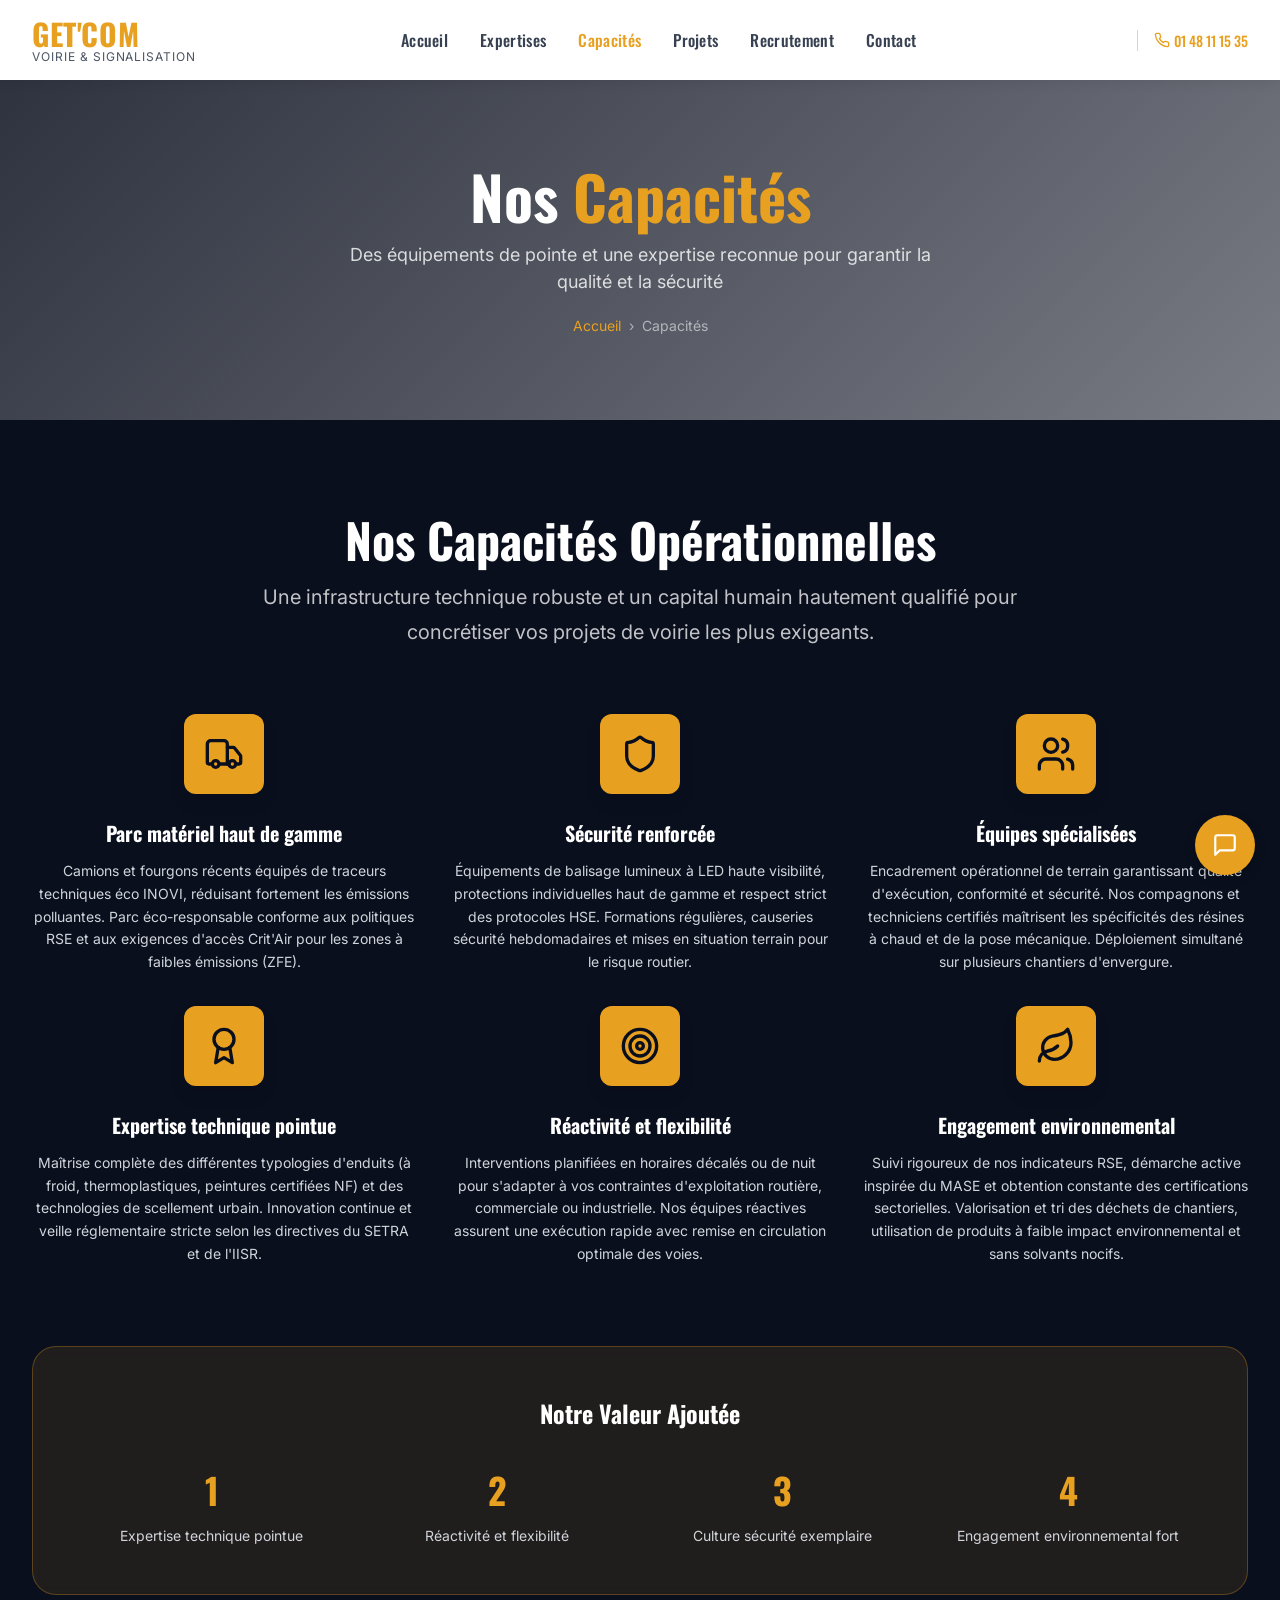
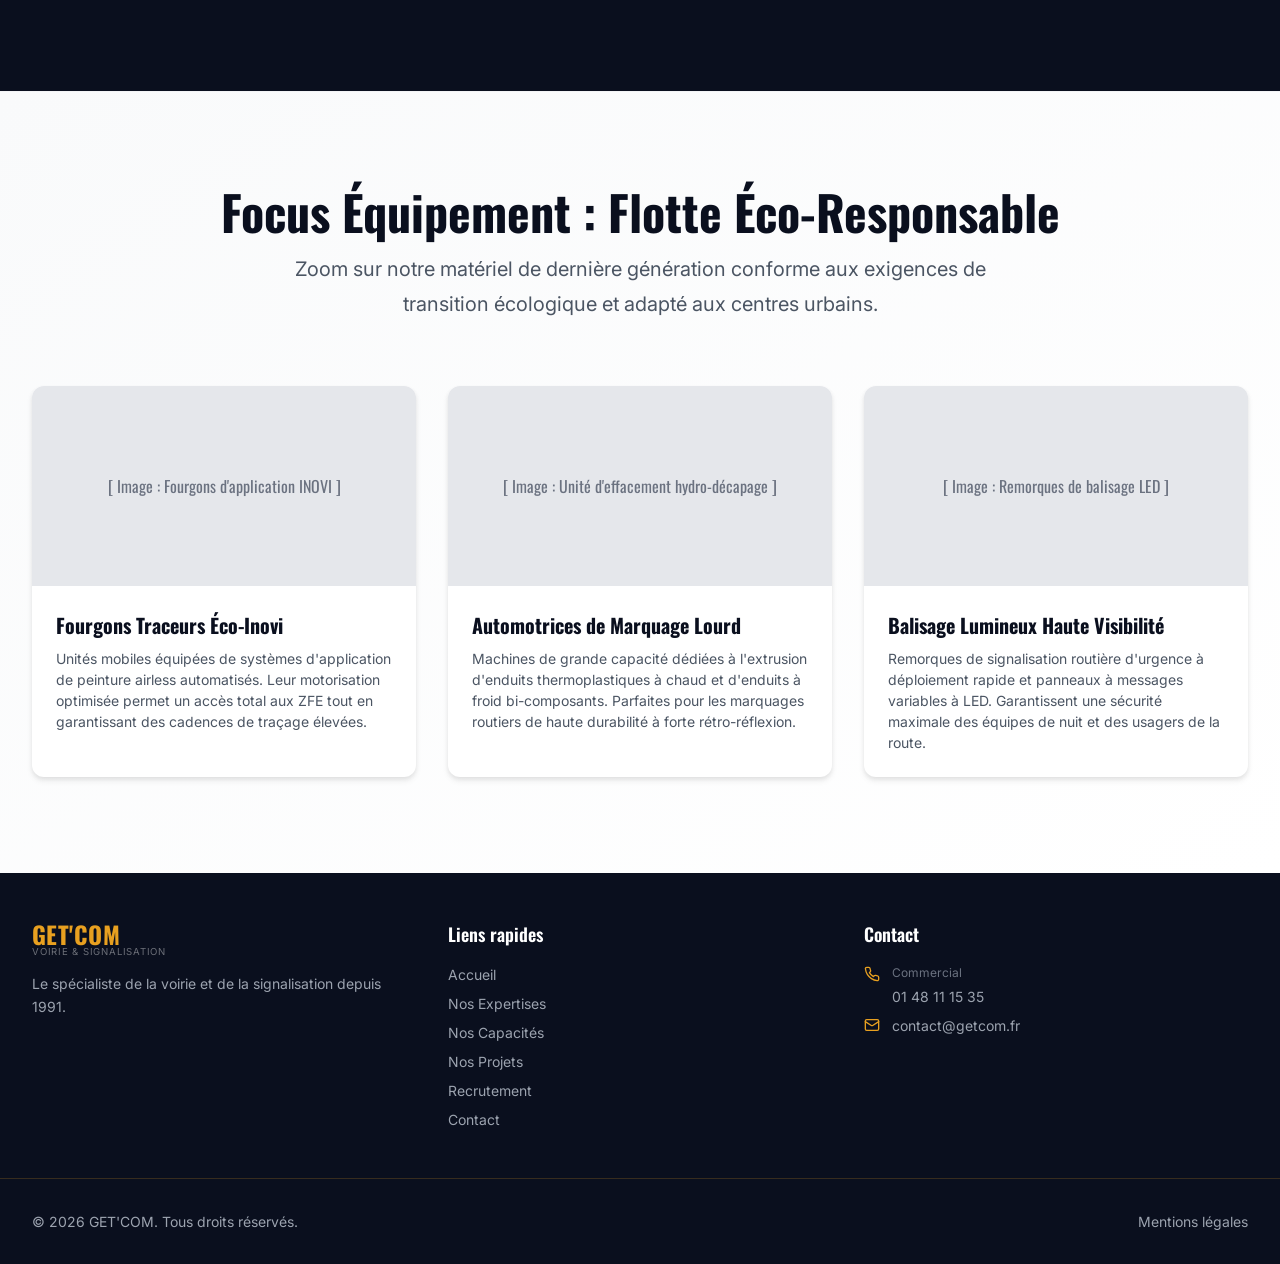
==== capacites.html @ 91e52019 "Premier commit" ====
<!DOCTYPE html>
<html lang="fr">
<head>
  <meta charset="UTF-8" />
  <meta name="viewport" content="width=device-width, initial-scale=1.0" />
  <title>Nos Capacités – GET'COM</title>
  <meta name="description" content="Découvrez les capacités opérationnelles de GET'COM : matériel haut de gamme, équipes spécialisées, réactivité 24/7." />
  <link rel="preconnect" href="https://fonts.googleapis.com" />
  <link rel="preconnect" href="https://fonts.gstatic.com" crossorigin />
  <link href="https://fonts.googleapis.com/css2?family=Oswald:wght@300;400;500;600;700&family=Inter:wght@300;400;500;600&display=swap" rel="stylesheet" />
  <link rel="stylesheet" href="assets/css/style.css" />
</head>
<body>

  <!-- ========== NAVIGATION ========== -->
  <nav class="navbar" id="navbar">
    <div class="container nav-inner">
      <a href="index.html" class="logo">
        <span class="logo-main">GET'COM</span>
        <span class="logo-sub">Voirie &amp; Signalisation</span>
      </a>
      <ul class="nav-links" id="navLinks">
        <li><a href="index.html"        class="nav-link">Accueil</a></li>
        <li><a href="expertises.html"   class="nav-link">Expertises</a></li>
        <li><a href="capacites.html"    class="nav-link active">Capacités</a></li>
        <li><a href="projets.html"      class="nav-link">Projets</a></li>
        <li><a href="recrutement.html" class="nav-link">Recrutement</a></li>
        <li><a href="contact.html"      class="nav-link">Contact</a></li>
      </ul>
      <a href="tel:+33148111535" class="nav-tel">
        <svg xmlns="http://www.w3.org/2000/svg" width="16" height="16" viewBox="0 0 24 24" fill="none" stroke="currentColor" stroke-width="2" stroke-linecap="round" stroke-linejoin="round"><path d="M22 16.92v3a2 2 0 0 1-2.18 2 19.79 19.79 0 0 1-8.63-3.07 19.5 19.5 0 0 1-6-6 19.79 19.79 0 0 1-3.07-8.67A2 2 0 0 1 4.11 2h3a2 2 0 0 1 2 1.72 12.84 12.84 0 0 0 .7 2.81 2 2 0 0 1-.45 2.11L8.09 9.91a16 16 0 0 0 6 6l1.27-1.27a2 2 0 0 1 2.11-.45 12.84 12.84 0 0 0 2.81.7A2 2 0 0 1 22 16.92z"></path></svg>
        01 48 11 15 35
      </a>
      <button class="burger" id="burger" aria-label="Menu" aria-expanded="false">
        <span></span><span></span><span></span>
      </button>
    </div>
  </nav>

  <!-- ========== PAGE HERO ========== -->
  <section class="page-hero">
    <div class="page-hero-bg" style="background-image:url('https://images.pexels.com/photos/210182/pexels-photo-210182.jpeg?auto=compress&cs=tinysrgb&w=1920')"></div>
    <div class="page-hero-overlay"></div>
    <div class="container page-hero-content">
      <h1>Nos <span class="gold">Capacités</span></h1>
      <p>Des équipements de pointe et une expertise reconnue pour garantir la qualité et la sécurité</p>
      <nav class="breadcrumb" aria-label="Fil d'Ariane">
        <a href="index.html">Accueil</a>
        <span>›</span>
        <span>Capacités</span>
      </nav>
    </div>
  </section>

  <!-- ========== CAPACITÉS ========== -->
  <section class="section-dark">
    <div class="container">
      <div class="section-header centered">
        <h2 class="text-white">Nos Capacités Opérationnelles</h2>
        <p class="section-desc light">Une infrastructure technique robuste et un capital humain hautement qualifié pour concrétiser vos projets de voirie les plus exigeants.</p>
      </div>

      <div class="capa-grid">
        <div class="capa-item">
          <div class="capa-icon">
            <svg xmlns="http://www.w3.org/2000/svg" width="40" height="40" viewBox="0 0 24 24" fill="none" stroke="currentColor" stroke-width="2" stroke-linecap="round" stroke-linejoin="round"><path d="M14 18V6a2 2 0 0 0-2-2H4a2 2 0 0 0-2 2v11a1 1 0 0 0 1 1h2"/><path d="M15 18H9"/><path d="M19 18h2a1 1 0 0 0 1-1v-3.65a1 1 0 0 0-.22-.624l-3.48-4.35A1 1 0 0 0 17.52 8H14"/><circle cx="17" cy="18" r="2"/><circle cx="7" cy="18" r="2"/></svg>
          </div>
          <h3>Parc matériel haut de gamme</h3>
          <p>Camions et fourgons récents équipés de traceurs techniques éco INOVI, réduisant fortement les émissions polluantes. Parc éco-responsable conforme aux politiques RSE et aux exigences d'accès Crit'Air pour les zones à faibles émissions (ZFE).</p>
        </div>

        <div class="capa-item">
          <div class="capa-icon">
            <svg xmlns="http://www.w3.org/2000/svg" width="40" height="40" viewBox="0 0 24 24" fill="none" stroke="currentColor" stroke-width="2" stroke-linecap="round" stroke-linejoin="round"><path d="M20 13c0 5-3.5 7.5-7.66 8.95a1 1 0 0 1-.67-.01C7.5 20.5 4 18 4 13V6a1 1 0 0 1 1-1c2 0 4.5-1.2 6.24-2.72a1.17 1.17 0 0 1 1.52 0C14.51 3.81 17 5 19 5a1 1 0 0 1 1 1z"/></svg>
          </div>
          <h3>Sécurité renforcée</h3>
          <p>Équipements de balisage lumineux à LED haute visibilité, protections individuelles haut de gamme et respect strict des protocoles HSE. Formations régulières, causeries sécurité hebdomadaires et mises en situation terrain pour le risque routier.</p>
        </div>

        <div class="capa-item">
          <div class="capa-icon">
            <svg xmlns="http://www.w3.org/2000/svg" width="40" height="40" viewBox="0 0 24 24" fill="none" stroke="currentColor" stroke-width="2" stroke-linecap="round" stroke-linejoin="round"><path d="M16 21v-2a4 4 0 0 0-4-4H6a4 4 0 0 0-4 4v2"/><circle cx="9" cy="7" r="4"/><path d="M22 21v-2a4 4 0 0 0-3-3.87"/><path d="M16 3.13a4 4 0 0 1 0 7.75"/></svg>
          </div>
          <h3>Équipes spécialisées</h3>
          <p>Encadrement opérationnel de terrain garantissant qualité d'exécution, conformité et sécurité. Nos compagnons et techniciens certifiés maîtrisent les spécificités des résines à chaud et de la pose mécanique. Déploiement simultané sur plusieurs chantiers d'envergure.</p>
        </div>

        <div class="capa-item">
          <div class="capa-icon">
            <svg xmlns="http://www.w3.org/2000/svg" width="40" height="40" viewBox="0 0 24 24" fill="none" stroke="currentColor" stroke-width="2" stroke-linecap="round" stroke-linejoin="round"><circle cx="12" cy="8" r="6"/><path d="M15.477 12.89 17 22l-5-3-5 3 1.523-9.11"/></svg>
          </div>
          <h3>Expertise technique pointue</h3>
          <p>Maîtrise complète des différentes typologies d'enduits (à froid, thermoplastiques, peintures certifiées NF) et des technologies de scellement urbain. Innovation continue et veille réglementaire stricte selon les directives du SETRA et de l'IISR.</p>
        </div>

        <div class="capa-item">
          <div class="capa-icon">
            <svg xmlns="http://www.w3.org/2000/svg" width="40" height="40" viewBox="0 0 24 24" fill="none" stroke="currentColor" stroke-width="2" stroke-linecap="round" stroke-linejoin="round"><circle cx="12" cy="12" r="10"/><circle cx="12" cy="12" r="6"/><circle cx="12" cy="12" r="2"/></svg>
          </div>
          <h3>Réactivité et flexibilité</h3>
          <p>Interventions planifiées en horaires décalés ou de nuit pour s'adapter à vos contraintes d'exploitation routière, commerciale ou industrielle. Nos équipes réactives assurent une exécution rapide avec remise en circulation optimale des voies.</p>
        </div>

        <div class="capa-item">
          <div class="capa-icon">
            <svg xmlns="http://www.w3.org/2000/svg" width="40" height="40" viewBox="0 0 24 24" fill="none" stroke="currentColor" stroke-width="2" stroke-linecap="round" stroke-linejoin="round"><path d="M11 20A7 7 0 0 1 9.8 6.1C15.5 5 17 4.48 19 2c1 2 2 4.18 2 8 0 5.5-4.78 10-10 10Z"/><path d="M2 21c0-3 1.85-5.36 5.08-6C9.5 14.52 12 13 13 12"/></svg>
          </div>
          <h3>Engagement environnemental</h3>
          <p>Suivi rigoureux de nos indicateurs RSE, démarche active inspirée du MASE et obtention constante des certifications sectorielles. Valorisation et tri des déchets de chantiers, utilisation de produits à faible impact environnemental et sans solvants nocifs.</p>
        </div>
      </div>

      <div class="valeur-box">
        <h3>Notre Valeur Ajoutée</h3>
        <div class="valeur-grid">
          <div class="valeur-item"><span class="valeur-num">1</span><span>Expertise technique pointue</span></div>
          <div class="valeur-item"><span class="valeur-num">2</span><span>Réactivité et flexibilité</span></div>
          <div class="valeur-item"><span class="valeur-num">3</span><span>Culture sécurité exemplaire</span></div>
          <div class="valeur-item"><span class="valeur-num">4</span><span>Engagement environnemental fort</span></div>
        </div>
      </div>
    </div>
  </section>

  <!-- ========================================================
      NOUVELLE SECTION : NOTRE FLOTTE DE VÉHICULES ECO INOVI
      ======================================================== -->
  <section class="section-light" style="border-top: 1px solid var(--gray-100);">
    <div class="container">
      <div class="section-header centered">
        <h2>Focus Équipement : Flotte Éco-Responsable</h2>
        <p class="section-desc">Zoom sur notre matériel de dernière génération conforme aux exigences de transition écologique et adapté aux centres urbains.</p>
      </div>
      
      <div style="display: grid; grid-template-columns: repeat(auto-fit, minmax(300px, 1fr)); gap: 2rem; margin-top: 3rem;">
        <!-- Véhicule 1 -->
        <div style="background: var(--white); border-radius: var(--radius); overflow: hidden; box-shadow: var(--shadow-md);">
          <div style="background: #e5e7eb; height: 200px; display: flex; align-items: center; justify-content: center; color: var(--gray-500); font-family: var(--font-main);">[ Image : Fourgons d'application INOVI ]</div>
          <div style="padding: 1.5rem;">
            <h4 style="font-family: var(--font-main); color: var(--navy); font-size: 1.25rem; margin-bottom: 0.5rem;">Fourgons Traceurs Éco-Inovi</h4>
            <p style="font-size: 0.875rem; color: var(--gray-600);">Unités mobiles équipées de systèmes d'application de peinture airless automatisés. Leur motorisation optimisée permet un accès total aux ZFE tout en garantissant des cadences de traçage élevées.</p>
          </div>
        </div>
        <!-- Véhicule 2 -->
        <div style="background: var(--white); border-radius: var(--radius); overflow: hidden; box-shadow: var(--shadow-md);">
          <div style="background: #e5e7eb; height: 200px; display: flex; align-items: center; justify-content: center; color: var(--gray-500); font-family: var(--font-main);">[ Image : Unité d'effacement hydro-décapage ]</div>
          <div style="padding: 1.5rem;">
            <h4 style="font-family: var(--font-main); color: var(--navy); font-size: 1.25rem; margin-bottom: 0.5rem;">Automotrices de Marquage Lourd</h4>
            <p style="font-size: 0.875rem; color: var(--gray-600);">Machines de grande capacité dédiées à l'extrusion d'enduits thermoplastiques à chaud et d'enduits à froid bi-composants. Parfaites pour les marquages routiers de haute durabilité à forte rétro-réflexion.</p>
          </div>
        </div>
        <!-- Véhicule 3 -->
        <div style="background: var(--white); border-radius: var(--radius); overflow: hidden; box-shadow: var(--shadow-md);">
          <div style="background: #e5e7eb; height: 200px; display: flex; align-items: center; justify-content: center; color: var(--gray-500); font-family: var(--font-main);">[ Image : Remorques de balisage LED ]</div>
          <div style="padding: 1.5rem;">
            <h4 style="font-family: var(--font-main); color: var(--navy); font-size: 1.25rem; margin-bottom: 0.5rem;">Balisage Lumineux Haute Visibilité</h4>
            <p style="font-size: 0.875rem; color: var(--gray-600);">Remorques de signalisation routière d'urgence à déploiement rapide et panneaux à messages variables à LED. Garantissent une sécurité maximale des équipes de nuit et des usagers de la route.</p>
          </div>
        </div>
      </div>
    </div>
  </section>

  <div id="chat-button" onclick="toggleChat()" style="position: fixed; bottom: 25px; right: 25px; background: var(--gold, #E8A020); color: #fff; width: 60px; height: 60px; border-radius: 50%; display: flex; align-items: center; justify-content: center; cursor: pointer; box-shadow: 0 4px 12px rgba(0,0,0,0.2); z-index: 9999; transition: transform 0.2s;">
  <svg xmlns="http://www.w3.org/2000/svg" width="26" height="26" viewBox="0 0 24 24" fill="none" stroke="currentColor" stroke-width="2" stroke-linecap="round" stroke-linejoin="round"><path d="M21 15a2 2 0 0 1-2 2H7l-4 4V5a2 2 0 0 1 2-2h14a2 2 0 0 1 2 2z"></path></svg>
</div>

<div id="chat-box" style="display: none; position: fixed; bottom: 95px; right: 25px; width: 340px; height: 460px; background: #fff; border-radius: 12px; box-shadow: 0 8px 24px rgba(0,0,0,0.15); flex-direction: column; overflow: hidden; z-index: 9999; font-family: 'Inter', sans-serif; border: 1px solid rgba(0,0,0,0.1);">
  <div style="background: var(--navy, #0A0F1E); color: #fff; padding: 15px; display: flex; justify-content: space-between; align-items: center; font-weight: 600; letter-spacing: 0.5px;">
    <span>Assistant GET'COM</span>
    <span onclick="toggleChat()" style="cursor: pointer; font-size: 20px; line-height: 1; padding: 0 5px;">&times;</span>
  </div>
  
  <div id="chat-body" style="padding: 15px; overflow-y: auto; flex-grow: 1; display: flex; flex-direction: column; gap: 10px; background: #f9fafb;">
  </div>

  <div style="padding: 10px; background: #fff; border-top: 1px solid #eee; display: flex; gap: 8px;">
    <input type="text" id="chat-input" onkeypress="handleKeyPress(event)" placeholder="Posez votre question ici..." style="flex-grow: 1; padding: 8px 12px; border: 1px solid #ccc; border-radius: 20px; font-size: 0.85rem; outline: none; font-family: 'Inter', sans-serif;">
    <button onclick="handleSend()" style="background: var(--navy, #0A0F1E); color: #fff; border: none; padding: 8px 14px; border-radius: 20px; cursor: pointer; font-size: 0.85rem; font-weight: 500;">Ok</button>
  </div>
</div>

  <!-- ========== FOOTER ========== -->
  <footer class="footer">
    <div class="container footer-inner">
      <div class="footer-col">
        <div class="logo">
          <span class="logo-main">GET'COM</span>
          <span class="logo-sub">Voirie &amp; Signalisation</span>
        </div>
        <p>Le spécialiste de la voirie et de la signalisation depuis 1991.</p>
      </div>
      <div class="footer-col">
        <h4>Liens rapides</h4>
        <ul>
          <li><a href="index.html">Accueil</a></li>
          <li><a href="expertises.html">Nos Expertises</a></li>
          <li><a href="capacites.html">Nos Capacités</a></li>
          <li><a href="projets.html">Nos Projets</a></li>
          <li><a href="recrutement.html">Recrutement</a></li>
          <li><a href="contact.html">Contact</a></li>
        </ul>
      </div>
      <div class="footer-col">
        <h4>Contact</h4>
        <ul class="footer-contact">
          <li>
            <svg xmlns="http://www.w3.org/2000/svg" width="16" height="16" viewBox="0 0 24 24" fill="none" stroke="currentColor" stroke-width="2" stroke-linecap="round" stroke-linejoin="round"><path d="M22 16.92v3a2 2 0 0 1-2.18 2 19.79 19.79 0 0 1-8.63-3.07 19.5 19.5 0 0 1-6-6 19.79 19.79 0 0 1-3.07-8.67A2 2 0 0 1 4.11 2h3a2 2 0 0 1 2 1.72 12.84 12.84 0 0 0 .7 2.81 2 2 0 0 1-.45 2.11L8.09 9.91a16 16 0 0 0 6 6l1.27-1.27a2 2 0 0 1 2.11-.45 12.84 12.84 0 0 0 2.81.7A2 2 0 0 1 22 16.92z"/></svg>
            <div><span class="footer-label">Commercial</span><a href="tel:+33148111535">01 48 11 15 35</a></div>
          </li>
          <li>
            <svg xmlns="http://www.w3.org/2000/svg" width="16" height="16" viewBox="0 0 24 24" fill="none" stroke="currentColor" stroke-width="2" stroke-linecap="round" stroke-linejoin="round"><rect width="20" height="16" x="2" y="4" rx="2"/><path d="m22 7-8.97 5.7a1.94 1.94 0 0 1-2.06 0L2 7"/></svg>
            <a href="mailto:contact@getcom.fr">contact@getcom.fr</a>
          </li>
        </ul>
      </div>
    </div>
    <div class="footer-bottom">
      <div class="container footer-bottom-inner">
        <p>© 2026 GET'COM. Tous droits réservés.</p>
        <a href="#" class="footer-legal">Mentions légales</a>
      </div>
    </div>
  </footer>

  <script src="assets/js/script.js"></script>
</body>
</html>
---- assets/css/style.css ----
/* ============================================
   GET'COM — style.css
   ============================================ */

/* ── VARIABLES ── */
:root {
  --gold:       #E8A020;
  --gold-light: #F0B030;
  --gold-dark:  #C88010;
  --navy:       #0A0F1E;
  --white:      #ffffff;
  --gray-50:    #F9FAFB;
  --gray-100:   #F3F4F6;
  --gray-300:   #D1D5DB;
  --gray-400:   #9CA3AF;
  --gray-500:   #6B7280;
  --gray-600:   #4B5563;
  --gray-700:   #374151;
  --font-main:  'Oswald', sans-serif;
  --font-body:  'Inter', sans-serif;
  --nav-h:      80px;
  --radius:     12px;
  --shadow-sm:  0 1px 3px rgba(0,0,0,.1), 0 1px 2px rgba(0,0,0,.06);
  --shadow-md:  0 4px 6px rgba(0,0,0,.07), 0 2px 4px rgba(0,0,0,.06);
  --shadow-lg:  0 10px 15px rgba(0,0,0,.1), 0 4px 6px rgba(0,0,0,.05);
  --shadow-2xl: 0 25px 50px rgba(0,0,0,.25);
  --transition: .3s ease;
}

/* ── RESET & BASE ── */
*, *::before, *::after { box-sizing: border-box; margin: 0; padding: 0; }
html { scroll-behavior: smooth; }
body {
  font-family: var(--font-body);
  color: var(--gray-700);
  background: var(--white);
  line-height: 1.5;
  overflow-x: hidden;
  -webkit-font-smoothing: antialiased;
}
img { max-width: 100%; display: block; }
a   { text-decoration: none; color: inherit; }
ul  { list-style: none; }

/* ── CONTAINER ── */
.container {
  max-width: 80rem;
  margin-left: auto;
  margin-right: auto;
  padding-left: 2rem;
  padding-right: 2rem;
}

/* ── UTILITAIRES ── */
.gold        { color: var(--gold); }
.text-white  { color: var(--white); }
.text-center { text-align: center; }

.gold-bar {
  width: 6rem; height: .25rem;
  background: var(--gold);
  border-radius: 9999px;
  margin: .5rem auto 0;
}

.placeholder-image {
  background-color: var(--gray-100);
  border: 2px dashed var(--gray-300);
  border-radius: var(--radius);
  display: flex;
  align-items: center;
  justify-content: center;
  color: var(--gray-400);
  font-family: var(--font-main);
  text-align: center;
  padding: 2rem;
}

/* ── BOUTONS ── */
.btn {
  display: inline-flex;
  align-items: center;
  gap: .5rem;
  padding: 1rem 2rem;
  border-radius: .5rem;
  font-family: var(--font-main);
  font-size: 1.125rem;
  font-weight: 600;
  cursor: pointer;
  border: 2px solid transparent;
  transition: transform .15s ease, background .15s ease,
              color .15s ease, box-shadow .15s ease;
  text-decoration: none;
  letter-spacing: .02em;
}
.btn-gold {
  background: var(--gold);
  color: var(--navy);
  border-color: var(--gold);
  box-shadow: 0 20px 25px rgba(0,0,0,.15), 0 10px 10px rgba(0,0,0,.04);
}
.btn-gold:hover {
  background: var(--gold-light);
  transform: scale(1.05);
  box-shadow: 0 25px 50px rgba(0,0,0,.25);
}
.btn-outline {
  background: transparent;
  border: 2px solid var(--gold);
  color: var(--navy);
}
.btn-outline:hover,
.btn-outline.active {
  background: var(--gold);
  color: var(--white);
}
.btn-full { width: 100%; justify-content: center; }

/* ── SECTIONS ── */
.section-light {
  padding-top: 6rem;
  padding-bottom: 6rem;
  background: linear-gradient(to bottom right, var(--gray-50), var(--white));
  position: relative;
  z-index: 20;
}
.section-dark {
  padding-top: 6rem;
  padding-bottom: 6rem;
  background: var(--navy);
  position: relative;
  overflow: hidden;
}
.section-dark::before {
  content: ''; position: absolute; inset: 0;
  background: url('https://images.pexels.com/photos/210182/pexels-photo-210182.jpeg?auto=compress&cs=tinysrgb&w=1920') center/cover;
  opacity: .05; z-index: 0;
}
.section-dark .container { position: relative; z-index: 10; }

.section-header { margin-bottom: 4rem; }
.section-header.centered { text-align: center; }

.section-header h2 {
  font-family: var(--font-main);
  font-size: 2.25rem;
  font-weight: 700;
  color: var(--navy);
  margin-bottom: 1rem;
  line-height: 1;
}
@media (min-width: 768px) {
  .section-header h2 { font-size: 3rem; }
}
.section-header h2.text-white { color: var(--white); }

.section-desc {
  font-size: 1.25rem;
  color: var(--gray-600);
  max-width: 48rem;
  margin-left: auto;
  margin-right: auto;
  line-height: 1.75;
}
.section-desc.light { color: rgba(255,255,255,.75); }

/* ── ANIMATIONS ── */
@keyframes fadeInUp {
  from { opacity:0; transform:translateY(2rem); }
  to   { opacity:1; transform:translateY(0); }
}
@keyframes bounce {
  0%,100% { transform:translateX(-50%) translateY(0); }
  50%      { transform:translateX(-50%) translateY(.625rem); }
}
@keyframes scrollLeft {
  from { transform:translateX(0); }
  to   { transform:translateX(-50%); }
}

/* ============================================
   NAVBAR — toutes les pages
   ============================================ */
.navbar {
  position: fixed;
  top: 0; left: 0; right: 0;
  height: 5rem;
  background: rgba(255,255,255,.95);
  backdrop-filter: blur(4px);
  box-shadow: 0 4px 6px rgba(0,0,0,.07), 0 2px 4px rgba(0,0,0,.06);
  z-index: 50;
}
.nav-inner {
  display: flex;
  align-items: center;
  justify-content: space-between;
  height: 100%;
  max-width: 80rem;
  margin-left: auto;
  margin-right: auto;
  padding-left: 2rem;
  padding-right: 2rem;
}
.logo {
  display: flex;
  flex-direction: column;
  line-height: 1.1;
  text-decoration: none;
}
.logo-main {
  font-family: var(--font-main);
  font-size: 1.875rem;
  font-weight: 700;
  color: var(--gold);
  letter-spacing: .02em;
}
.logo-sub {
  font-size: .75rem;
  color: var(--gray-600);
  text-transform: uppercase;
  letter-spacing: .08em;
}
.nav-links {
  display: flex;
  align-items: center;
  gap: 2rem;
  list-style: none;
}
.nav-link {
  font-family: var(--font-main);
  font-size: 1rem;
  font-weight: 500;
  color: var(--gray-700);
  transition: color var(--transition);
  background: none; border: none; cursor: pointer;
  letter-spacing: .02em;
  text-decoration: none;
}
.nav-link:hover     { color: var(--gold); }
.nav-link.active    { color: var(--gold) !important; }
.nav-tel {
  display: flex;
  align-items: center;
  gap: .25rem;
  color: var(--gold);
  font-family: var(--font-main);
  font-size: .875rem;
  font-weight: 500;
  border-left: 1px solid var(--gray-300);
  padding-left: 1rem;
  margin-left: 1rem;
  white-space: nowrap;
  transition: color var(--transition);
}
.nav-tel:hover { color: var(--gold-dark); }

.burger {
  display: none;
  flex-direction: column;
  gap: 5px;
  background: none; border: none; cursor: pointer; padding: .25rem;
}
.burger span {
  display: block; width: 24px; height: 2px;
  background: var(--gray-700); border-radius: 2px;
}
.nav-mobile {
  display: none;
  flex-direction: column;
  padding: .5rem .5rem .75rem;
  background: var(--white);
  border-top: 1px solid var(--gray-100);
  gap: .1rem;
}
.nav-mobile.open { display: flex; }
.nav-mobile .nav-link {
  display: block;
  width: 100%;
  text-align: left;
  padding: .5rem .75rem;
  border-radius: .375rem;
  font-size: .875rem;
}
.nav-mobile .nav-link:hover { background: #fef9ee; color: var(--gold); }

/* ============================================
   FOOTER — toutes les pages
   ============================================ */
.footer { background: var(--navy); color: var(--white); }
.footer-inner {
  display: grid;
  grid-template-columns: 1fr 1fr 1fr;
  gap: 2rem;
  max-width: 80rem;
  margin: 0 auto;
  padding: 3rem 2rem;
}
.footer .logo-main { font-size: 1.5rem; color: var(--gold); }
.footer .logo-sub  { color: rgba(255,255,255,.4); font-size: .6rem; }
.footer-col > p    { font-size: .875rem; color: var(--gray-400); line-height: 1.625; margin-top: 1rem; }
.footer-col h4     { font-family: var(--font-main); font-size: 1.125rem; font-weight: 600; color: var(--white); margin-bottom: 1rem; }
.footer-col ul     { display: flex; flex-direction: column; gap: .5rem; }
.footer-col ul li,
.footer-col ul a   { font-size: .875rem; color: var(--gray-400); transition: color var(--transition); cursor: pointer; }
.footer-col ul li:hover,
.footer-col ul a:hover { color: var(--gold); }

.footer-contact     { display: flex; flex-direction: column; gap: .75rem; }
.footer-contact li  { display: flex; align-items: flex-start; gap: .75rem; font-size: .875rem; color: var(--gray-400); }
.footer-contact svg { flex-shrink: 0; color: var(--gold); margin-top: 2px; }
.footer-contact a   { color: var(--gray-400); transition: color var(--transition); }
.footer-contact a:hover { color: var(--gold); }
.footer-label { display: block; font-size: .75rem; color: var(--gray-500); margin-bottom: .25rem; }

.footer-bottom { border-top: 1px solid rgba(232,160,32,.2); }
.footer-bottom-inner {
  display: flex; align-items: center; justify-content: space-between;
  flex-wrap: wrap; gap: 1rem;
  padding: 2rem;
  max-width: 80rem; margin: 0 auto;
}
.footer-bottom-inner p { font-size: .875rem; color: var(--gray-400); }
.footer-legal { font-size: .875rem; color: var(--gray-400); cursor: pointer; transition: color var(--transition); }
.footer-legal:hover { color: var(--gold); }

/* ============================================
   PAGE HERO — sous-pages (expertises, capacités, projets, contact)
   ============================================ */
.page-hero {
  position: relative;
  height: 340px;
  display: flex;
  align-items: center;
  justify-content: center;
  overflow: hidden;
  margin-top: var(--nav-h);
}
.page-hero-bg {
  position: absolute;
  inset: 0;
  background-size: cover;
  background-position: center;
}
.page-hero-overlay {
  position: absolute;
  inset: 0;
  background: linear-gradient(135deg, rgba(10,15,30,.85) 0%, rgba(10,15,30,.55) 100%);
}
.page-hero-content {
  position: relative;
  z-index: 10;
  text-align: center;
}
.page-hero-content h1 {
  font-family: var(--font-main);
  font-size: 3rem;
  font-weight: 700;
  color: var(--white);
  line-height: 1.1;
  margin-bottom: .75rem;
  animation: fadeInUp .6s ease both;
}
@media (min-width: 768px) {
  .page-hero-content h1 { font-size: 3.75rem; }
}
.page-hero-content p {
  font-size: 1.125rem;
  color: rgba(255,255,255,.8);
  max-width: 40rem;
  margin: 0 auto .75rem;
}
.breadcrumb {
  display: inline-flex;
  align-items: center;
  gap: .5rem;
  font-size: .875rem;
  color: rgba(255,255,255,.55);
  margin-top: .5rem;
}
.breadcrumb a { color: var(--gold); transition: color var(--transition); }
.breadcrumb a:hover { color: var(--gold-light); }
.breadcrumb span { color: rgba(255,255,255,.55); }

/* ============================================
   INDEX — hero
   ============================================ */
.hero {
  position: relative;
  min-height: 100vh;
  display: flex;
  align-items: center;
  justify-content: center;
  overflow: hidden;
  padding-top: 5rem;
}
.hero-bg-slider { position: absolute; inset: 0; z-index: 0; background: var(--navy); }
.hero-slide {
  position: absolute; inset: 0;
  background-size: cover; background-position: center;
  opacity: 0; transition: opacity 1s ease;
}
.hero-slide.active { opacity: .15; }
.hero-overlay {
  position: absolute; inset: 0;
  background: linear-gradient(to top, rgba(10,15,30,.8) 0%, transparent 60%);
  z-index: 2;
}
.hero-content {
  position: relative; z-index: 10;
  text-align: center;
  max-width: 80rem;
  width: 100%;
  padding: 0 2rem 5rem;
  margin: 0 auto;
}
.hero-title {
  font-family: var(--font-main);
  font-size: 3rem;
  font-weight: 700;
  color: var(--white);
  line-height: 1.1;
  margin-bottom: 0;
  animation: fadeInUp .8s ease both;
}
@media (min-width: 768px) {
  .hero-title { font-size: 4.5rem; }
}
.hero-sub {
  font-size: 1.25rem;
  color: rgba(255,255,255,.9);
  max-width: 48rem;
  margin: 0 auto;
  line-height: 1.625;
}
@media (min-width: 768px) {
  .hero-sub { font-size: 1.5rem; }
}
.hero-content > * + * { margin-top: 2rem; }
.hero-btns {
  padding-top: 2rem;
  display: flex;
  flex-wrap: wrap;
  gap: 1rem;
  justify-content: center;
  align-items: center;
}
.hero-stats {
  display: grid;
  grid-template-columns: repeat(4, 1fr);
  gap: 1.5rem;
  padding-top: 4rem;
  max-width: 64rem;
  margin-left: auto;
  margin-right: auto;
}
.stat-card {
  background: rgba(232,160,32,.1);
  backdrop-filter: blur(12px);
  border-radius: .75rem;
  padding: 1.5rem;
  border: 1px solid rgba(232,160,32,.3);
}
.stat-num {
  font-family: var(--font-main);
  font-size: 2.25rem;
  font-weight: 700;
  color: var(--gold);
  margin-bottom: .5rem;
  line-height: 1;
}
.stat-label { font-size: .875rem; color: rgba(255,255,255,.8); }
.scroll-down {
  position: absolute; bottom: 2rem; left: 50%;
  transform: translateX(-50%);
  color: var(--white); z-index: 10;
  animation: bounce 1s infinite;
}

/* ============================================
   INDEX — carrousel clients
   ============================================ */
.clients-section {
  padding-top: 4rem;
  padding-bottom: 4rem;
  background: linear-gradient(to bottom, var(--gray-50), var(--white), var(--gray-50));
  overflow: hidden;
  position: relative;
  z-index: 30;
}
.clients-track-wrapper { position: relative; overflow: hidden; padding: 1rem 0; }
.clients-fade-left,
.clients-fade-right {
  position: absolute; top: 0; bottom: 0; width: 8rem; z-index: 30; pointer-events: none;
}
.clients-fade-left  { left: 0;  background: linear-gradient(to right, var(--gray-50) 40%, transparent); }
.clients-fade-right { right: 0; background: linear-gradient(to left,  var(--gray-50) 40%, transparent); }
.clients-track {
  display: flex;
  align-items: center;
  gap: 1rem;
  width: max-content;
  animation: scrollLeft 55s linear infinite;
}
.clients-track:hover { animation-play-state: paused; }
.client-logo-item {
  display: flex;
  align-items: center;
  justify-content: center;
  flex-shrink: 0;
  width: 260px;
  height: 110px;
  padding: 0 30px;
}
.client-logo-item img {
  width: 100%;
  height: 80px;
  object-fit: contain;
}
.client-card {
  flex-shrink: 0; width: 240px;
  background: var(--white);
  border-radius: .75rem;
  padding: 2rem;
  box-shadow: 0 4px 6px rgba(0,0,0,.07);
  border: 1px solid var(--gray-100);
  display: flex; align-items: center; justify-content: center;
  transition: box-shadow .5s ease, border-color .5s ease, transform .5s ease;
}
.client-card:hover {
  box-shadow: 0 20px 25px rgba(0,0,0,.15);
  border-color: var(--gold);
  transform: translateY(-.25rem);
}
.client-logo-img {
  max-width: 120px; max-height: 50px;
  width: auto; height: auto;
  object-fit: contain;
  filter: grayscale(100%) opacity(0.5);
  transition: filter .4s ease, transform .4s ease;
}
.client-card:hover .client-logo-img {
  filter: grayscale(0%) opacity(1);
  transform: scale(1.08);
}
.client-logo-fallback {
  font-family: var(--font-main);
  font-size: 1.25rem;
  font-weight: 700;
  color: var(--gray-400);
  letter-spacing: -.02em;
  text-align: center;
  transition: color .4s ease;
}
.client-card:hover .client-logo-fallback { color: var(--navy); }
.client-name {
  font-family: var(--font-main);
  font-size: 1.5rem; font-weight: 700;
  color: var(--gray-300);
  letter-spacing: -.025em;
  text-align: center;
  transition: color .5s ease;
  position: relative;
}
.client-card:hover .client-name { color: var(--navy); }
.client-name::after {
  content: ''; display: block;
  height: 2px; background: var(--gold);
  width: 0; margin: .5rem auto 0;
  transition: width .5s ease;
}
.client-card:hover .client-name::after { width: 100%; }
.clients-note {
  text-align: center; font-size: .875rem;
  color: var(--gray-500); font-weight: 300;
  letter-spacing: .05em; margin-top: 3rem;
}

/* ============================================
   INDEX — section certifications & chiffres
   ============================================ */
.section-certifs {
  background: radial-gradient(circle at top right, #131B30, var(--navy));
  border-top: 1px solid rgba(232,160,32,.15);
  border-bottom: 1px solid rgba(232,160,32,.15);
}
.certifs-container {
  display: grid;
  grid-template-columns: .8fr 1.2fr;
  gap: 4rem;
  align-items: center;
}
.certifs-stats-mini {
  display: flex;
  gap: 3rem;
  border-top: 1px solid rgba(255,255,255,.1);
  padding-top: 2rem;
}
.mini-stat { display: flex; flex-direction: column; }
.mini-stat-num {
  font-family: var(--font-main);
  font-size: 3rem; font-weight: 700;
  color: var(--gold); line-height: 1; margin-bottom: .25rem;
}
.mini-stat-label {
  font-size: .85rem; color: var(--gray-400);
  text-transform: uppercase; letter-spacing: .05em;
}
.certifs-grid-side {
  display: grid;
  grid-template-columns: repeat(2, 1fr);
  gap: 1.5rem;
}
.certif-pro-card {
  background: rgba(255,255,255,.03);
  border: 1px solid rgba(255,255,255,.06);
  border-radius: 1rem;
  padding: 1.5rem;
  display: flex; flex-direction: column; gap: 1.25rem;
  transition: all .3s ease;
}
.certif-pro-card:hover {
  background: rgba(255,255,255,.05);
  border-color: rgba(232,160,32,.4);
  transform: translateY(-4px);
}
.certif-logo-placeholder {
  width: 100%; height: 90px;
  background: rgba(10,15,30,.6);
  border: 1px dashed rgba(232,160,32,.25);
  border-radius: .5rem;
  display: flex; flex-direction: column;
  align-items: center; justify-content: center;
  gap: .35rem;
  color: rgba(255,255,255,.2);
}
.certif-logo-placeholder svg { width: 28px; height: 28px; color: var(--gold); opacity: .6; }
.placeholder-tag {
  font-family: var(--font-main);
  font-size: .75rem; font-weight: 600;
  color: var(--gray-400); letter-spacing: .05em;
}
.certif-info h4 {
  font-family: var(--font-main);
  font-size: 1.15rem; font-weight: 600;
  color: var(--white); margin-bottom: .4rem;
}
.certif-info p { font-size: .85rem; color: var(--gray-400); line-height: 1.5; }

/* ============================================
   EXPERTISES — expertises.html
   ============================================ */
.expertise-grid {
  display: grid;
  grid-template-columns: repeat(2, 1fr);
  gap: 2rem;
}
.expertise-card {
  background: var(--white);
  border-radius: .75rem;
  box-shadow: 0 10px 15px rgba(0,0,0,.1), 0 4px 6px rgba(0,0,0,.05);
  border: 1px solid var(--gray-100);
  overflow: hidden;
  transition: box-shadow var(--transition), border-color var(--transition);
}
.expertise-card:hover {
  box-shadow: 0 25px 50px rgba(0,0,0,.25);
  border-color: #fcd34d;
}
.expertise-body { padding: 2rem; display: flex; flex-direction: column; gap: 1.5rem; }
.expertise-header { display: flex; align-items: flex-start; gap: 1rem; }
.expertise-icon {
  width: 4rem; height: 4rem;
  background: var(--navy);
  border-radius: .5rem;
  display: flex; align-items: center; justify-content: center;
  flex-shrink: 0; color: var(--gold);
  transition: transform var(--transition);
}
.expertise-card:hover .expertise-icon { transform: scale(1.1); }
.expertise-text h3 {
  font-family: var(--font-main);
  font-size: 1.5rem; font-weight: 700;
  color: var(--navy); margin-bottom: .75rem;
  transition: color var(--transition); line-height: 1.2;
}
.expertise-card:hover .expertise-text h3 { color: var(--gold-dark); }
.expertise-text p { font-size: 1rem; color: var(--gray-600); line-height: 1.625; }
.expertise-body ul { display: flex; flex-direction: column; gap: .5rem; }
.expertise-body li {
  display: flex; align-items: flex-start; gap: .75rem;
  font-size: .875rem; color: var(--gray-700);
}
.expertise-body li::before {
  content: '';
  display: block;
  width: .375rem; height: .375rem;
  background: var(--gold);
  border-radius: 9999px;
  flex-shrink: 0;
  margin-top: .375rem;
}
.card-bar {
  height: .25rem;
  background: linear-gradient(to right, var(--navy), var(--gold));
  transform: scaleX(0); transform-origin: left;
  transition: transform var(--transition);
}
.expertise-card:hover .card-bar { transform: scaleX(1); }

/* ============================================
   CAPACITÉS — capacites.html
   ============================================ */
.capa-grid {
  display: grid;
  grid-template-columns: repeat(3, 1fr);
  gap: 2rem;
  margin-bottom: 5rem;
}
.capa-item { text-align: center; }
.capa-icon {
  width: 5rem; height: 5rem;
  background: var(--gold);
  border-radius: .75rem;
  display: flex; align-items: center; justify-content: center;
  margin: 0 auto 1.5rem; color: var(--navy);
  box-shadow: 0 10px 15px rgba(0,0,0,.1);
  transition: transform var(--transition);
}
.capa-item:hover .capa-icon { transform: scale(1.1); }
.capa-item h3 {
  font-family: var(--font-main);
  font-size: 1.25rem; font-weight: 700;
  color: var(--white); margin-bottom: .75rem;
  transition: color var(--transition);
}
.capa-item:hover h3 { color: #fcd34d; }
.capa-item p { font-size: .875rem; color: var(--gray-300); line-height: 1.625; }

.valeur-box {
  background: rgba(232,160,32,.1);
  border: 1px solid rgba(232,160,32,.3);
  border-radius: 1.5rem;
  padding: 3rem;
  backdrop-filter: blur(4px);
}
.valeur-box h3 {
  font-family: var(--font-main);
  font-size: 1.5rem; font-weight: 700;
  color: var(--white); text-align: center; margin-bottom: 2rem;
}
.valeur-grid {
  display: grid;
  grid-template-columns: repeat(4, 1fr);
  gap: 1.5rem; text-align: center;
}
.valeur-item { display: flex; flex-direction: column; align-items: center; gap: .5rem; }
.valeur-num { font-family: var(--font-main); font-size: 2.25rem; font-weight: 700; color: var(--gold); }
.valeur-item span:last-child { font-size: .875rem; color: var(--gray-300); }

/* ============================================
   PROJETS — projets.html
   ============================================ */
.methodo-grid {
  display: grid;
  grid-template-columns: repeat(3, 1fr);
  gap: 1.5rem;
  margin-bottom: 5rem;
}
.methodo-card {
  background: var(--white);
  border-radius: .75rem;
  box-shadow: 0 10px 15px rgba(0,0,0,.1), 0 4px 6px rgba(0,0,0,.05);
  padding: 1.5rem;
  border-top: 4px solid var(--gold);
  display: flex; gap: 1rem; align-items: flex-start;
  transition: box-shadow var(--transition);
}
.methodo-card:hover { box-shadow: 0 20px 25px rgba(0,0,0,.15); }
.methodo-icon {
  width: 3rem; height: 3rem;
  background: var(--navy); border-radius: .5rem;
  display: flex; align-items: center; justify-content: center;
  flex-shrink: 0; color: var(--gold);
}
.methodo-card h4 { font-family: var(--font-main); font-size: 1.125rem; font-weight: 700; color: var(--navy); margin-bottom: .5rem; }
.methodo-card p  { font-size: .875rem; color: var(--gray-600); line-height: 1.625; }

.secteurs-title {
  font-family: var(--font-main); font-size: 1.875rem; font-weight: 700;
  color: var(--navy); text-align: center; margin-bottom: 3rem;
}
.secteurs-grid { display: grid; grid-template-columns: repeat(2, 1fr); gap: 2rem; }
.secteur-card { background: var(--navy); border-radius: .75rem; padding: 2rem; color: var(--white); }
.secteur-card h4 { font-family: var(--font-main); font-size: 1.25rem; font-weight: 700; color: var(--gold); margin-bottom: 1rem; }
.secteur-card ul { display: flex; flex-direction: column; gap: .5rem; }
.secteur-card li { display: flex; align-items: flex-start; gap: .75rem; font-size: .875rem; }
.secteur-card li::before {
  content: ''; display: block;
  width: .375rem; height: .375rem;
  background: var(--gold); border-radius: 9999px;
  flex-shrink: 0; margin-top: .375rem;
}

.projects-grid {
  display: grid;
  grid-template-columns: repeat(auto-fill, minmax(320px, 1fr));
  gap: 2rem;
  transition: all 0.4s ease;
}
.project-card {
  background: var(--white);
  border-radius: 1rem;
  overflow: hidden;
  box-shadow: 0 10px 30px rgba(0,0,0,.05);
  transition: transform 0.3s ease;
}
.project-card:hover { transform: translateY(-10px); }
.project-img { position: relative; height: 250px; overflow: hidden; }
.project-img img {
  width: 100%; height: 100%;
  object-fit: cover;
  transition: transform 0.5s ease;
}
.project-card:hover .project-img img { transform: scale(1.1); }
.project-overlay {
  position: absolute;
  top: 1rem; left: 1rem;
  background: var(--gold);
  color: var(--navy);
  padding: .4rem 1rem;
  border-radius: 2rem;
  font-family: var(--font-main);
  font-weight: 600; font-size: .8rem;
  text-transform: uppercase;
}
.project-info { padding: 1.5rem; }
.project-info h4 { margin-bottom: .5rem; color: var(--navy); }

/* ============================================
   CONTACT — contact.html
   ============================================ */
.contact-grid { display: grid; grid-template-columns: 1fr 1fr; gap: 3rem; }
.contact-info {
  background: var(--navy);
  border-radius: 1.5rem;
  padding: 3rem;
  box-shadow: 0 25px 50px rgba(0,0,0,.25);
  border: 1px solid rgba(232,160,32,.3);
  color: var(--white);
}
.contact-info h3 {
  font-family: var(--font-main); font-size: 1.875rem; font-weight: 700;
  color: var(--gold); margin-bottom: 2rem;
}
.info-row { display: flex; gap: 1rem; align-items: flex-start; margin-bottom: 1.5rem; }
.info-icon {
  width: 3rem; height: 3rem;
  background: rgba(232,160,32,.2);
  border-radius: .75rem;
  display: flex; align-items: center; justify-content: center;
  flex-shrink: 0; color: var(--gold);
}
.info-label { font-size: 1rem; font-weight: 600; color: var(--gold); margin-bottom: .5rem; display: block; }
.info-link { display: block; color: rgba(255,255,255,.9); transition: color var(--transition); }
.info-link:hover { color: var(--white); }
.info-link.small { font-size: .875rem; margin-top: .25rem; }
.info-text { color: rgba(255,255,255,.9); line-height: 1.625; }
.info-note {
  margin-top: 3rem; padding-top: 2rem;
  border-top: 1px solid rgba(232,160,32,.3);
  font-size: .875rem; color: rgba(255,255,255,.8); line-height: 1.625;
}

.contact-form {
  background: var(--white);
  border-radius: 1.5rem;
  padding: 3rem;
  box-shadow: 0 20px 25px rgba(0,0,0,.15), 0 10px 10px rgba(0,0,0,.04);
  border: 1px solid rgba(232,160,32,.2);
}
.contact-form h3 {
  font-family: var(--font-main); font-size: 1.5rem; font-weight: 700;
  color: var(--navy); margin-bottom: 1.5rem;
}
.form-group { margin-bottom: 1.5rem; }
.form-group label { display: block; font-size: .875rem; font-weight: 500; color: var(--gray-700); margin-bottom: .5rem; }
.form-group input,
.form-group textarea,
.form-group select {
  width: 100%;
  padding: .75rem 1rem;
  border: 1px solid var(--gray-300);
  border-radius: .75rem;
  font-size: 1rem; font-family: var(--font-body);
  color: var(--gray-700); background: var(--white);
  transition: box-shadow var(--transition), border-color var(--transition);
  outline: none;
  line-height: 1.5;
}
.form-group input:focus,
.form-group textarea:focus,
.form-group select:focus {
  border-color: var(--gold);
  box-shadow: 0 0 0 2px rgba(232,160,32,.2);
}
.form-group textarea { resize: none; }

.form-group input[type="file"] {
  cursor: pointer;
  background: var(--gray-50);
  border: 1px dashed var(--gray-300);
}
.form-group input[type="file"]::file-selector-button {
  background: var(--navy); color: var(--white);
  border: none; padding: .35rem .75rem;
  border-radius: .375rem; font-family: var(--font-main);
  cursor: pointer; margin-right: 1rem;
  transition: background var(--transition);
}
.form-group input[type="file"]::file-selector-button:hover {
  background: var(--gold); color: var(--navy);
}

.form-success { background:#f0fdf4; color:#166534; border:1px solid #bbf7d0; border-radius:.75rem; padding:.75rem 1rem; font-size:.875rem; margin-bottom:1rem; }
.form-error   { background:#fef2f2; color:#991b1b; border:1px solid #fecaca; border-radius:.75rem; padding:.75rem 1rem; font-size:.875rem; margin-bottom:1rem; }

/* ============================================
   RESPONSIVE — toutes les pages
   ============================================ */
@media (max-width: 1024px) {
  .capa-grid         { grid-template-columns: repeat(2,1fr); }
  .valeur-grid       { grid-template-columns: repeat(2,1fr); }
  .methodo-grid      { grid-template-columns: repeat(2,1fr); }
  .footer-inner      { grid-template-columns: 1fr 1fr; }
  .certifs-container { grid-template-columns: 1fr; gap: 3rem; }
}
@media (max-width: 992px) {
  .capa-grid,
  .methodo-grid,
  .secteurs-grid,
  .contact-grid { grid-template-columns: 1fr; }
}
@media (max-width: 768px) {
  .nav-links, .nav-tel { display: none; }
  .burger             { display: flex; }

  .expertise-grid     { grid-template-columns: 1fr; }
  .contact-grid       { grid-template-columns: 1fr; }
  .secteurs-grid      { grid-template-columns: 1fr; }
  .hero-stats         { grid-template-columns: repeat(2,1fr); }
  .hero-btns          { flex-direction: column; align-items: center; }
  .contact-info,
  .contact-form       { padding: 2rem 1.5rem; }
  .footer-inner       { grid-template-columns: 1fr; }
  .footer-bottom-inner { flex-direction: column; text-align: center; }
  .valeur-box         { padding: 2rem; }
  .clients-fade-left,
  .clients-fade-right { width: 3rem; }
  .page-hero          { height: 260px; }
  .page-hero-content h1 { font-size: 2.25rem; }
}
@media (max-width: 576px) {
  .certifs-grid-side  { grid-template-columns: 1fr; }
  .certifs-stats-mini { gap: 1.5rem; }
}

/* ---------- STYLE DU CHATBOT FLOUTANT ---------- */
#chat-button:hover {
  transform: scale(1.08);
}

.bot-msg {
  background: #e9ecef;
  padding: 10px 14px;
  border-radius: 12px 12px 12px 0;
  font-size: 0.875rem;
  color: #374151;
  align-self: flex-start;
  max-width: 85%;
  line-height: 1.4;
  box-shadow: 0 1px 2px rgba(0,0,0,0.05);
}

/* Nouveau : Bulle de l'utilisateur alignée à droite */
.user-msg {
  background: var(--navy, #0A0F1E);
  color: #ffffff;
  padding: 10px 14px;
  border-radius: 12px 12px 0 12px;
  font-size: 0.875rem;
  align-self: flex-end;
  max-width: 85%;
  line-height: 1.4;
  box-shadow: 0 1px 2px rgba(0,0,0,0.05);
}

.chat-btn {
  background: #ffffff;
  border: 1px solid var(--gold, #E8A020);
  color: var(--navy, #0A0F1E);
  padding: 8px 14px;
  border-radius: 8px;
  cursor: pointer;
  font-size: 0.85rem;
  font-family: 'Inter', sans-serif;
  text-align: left;
  font-weight: 500;
  transition: all 0.2s ease;
  align-self: flex-start;
  margin-bottom: 5px;
}

.chat-btn:hover {
  background: var(--gold, #E8A020);
  color: #ffffff;
  transform: translateX(3px);
}
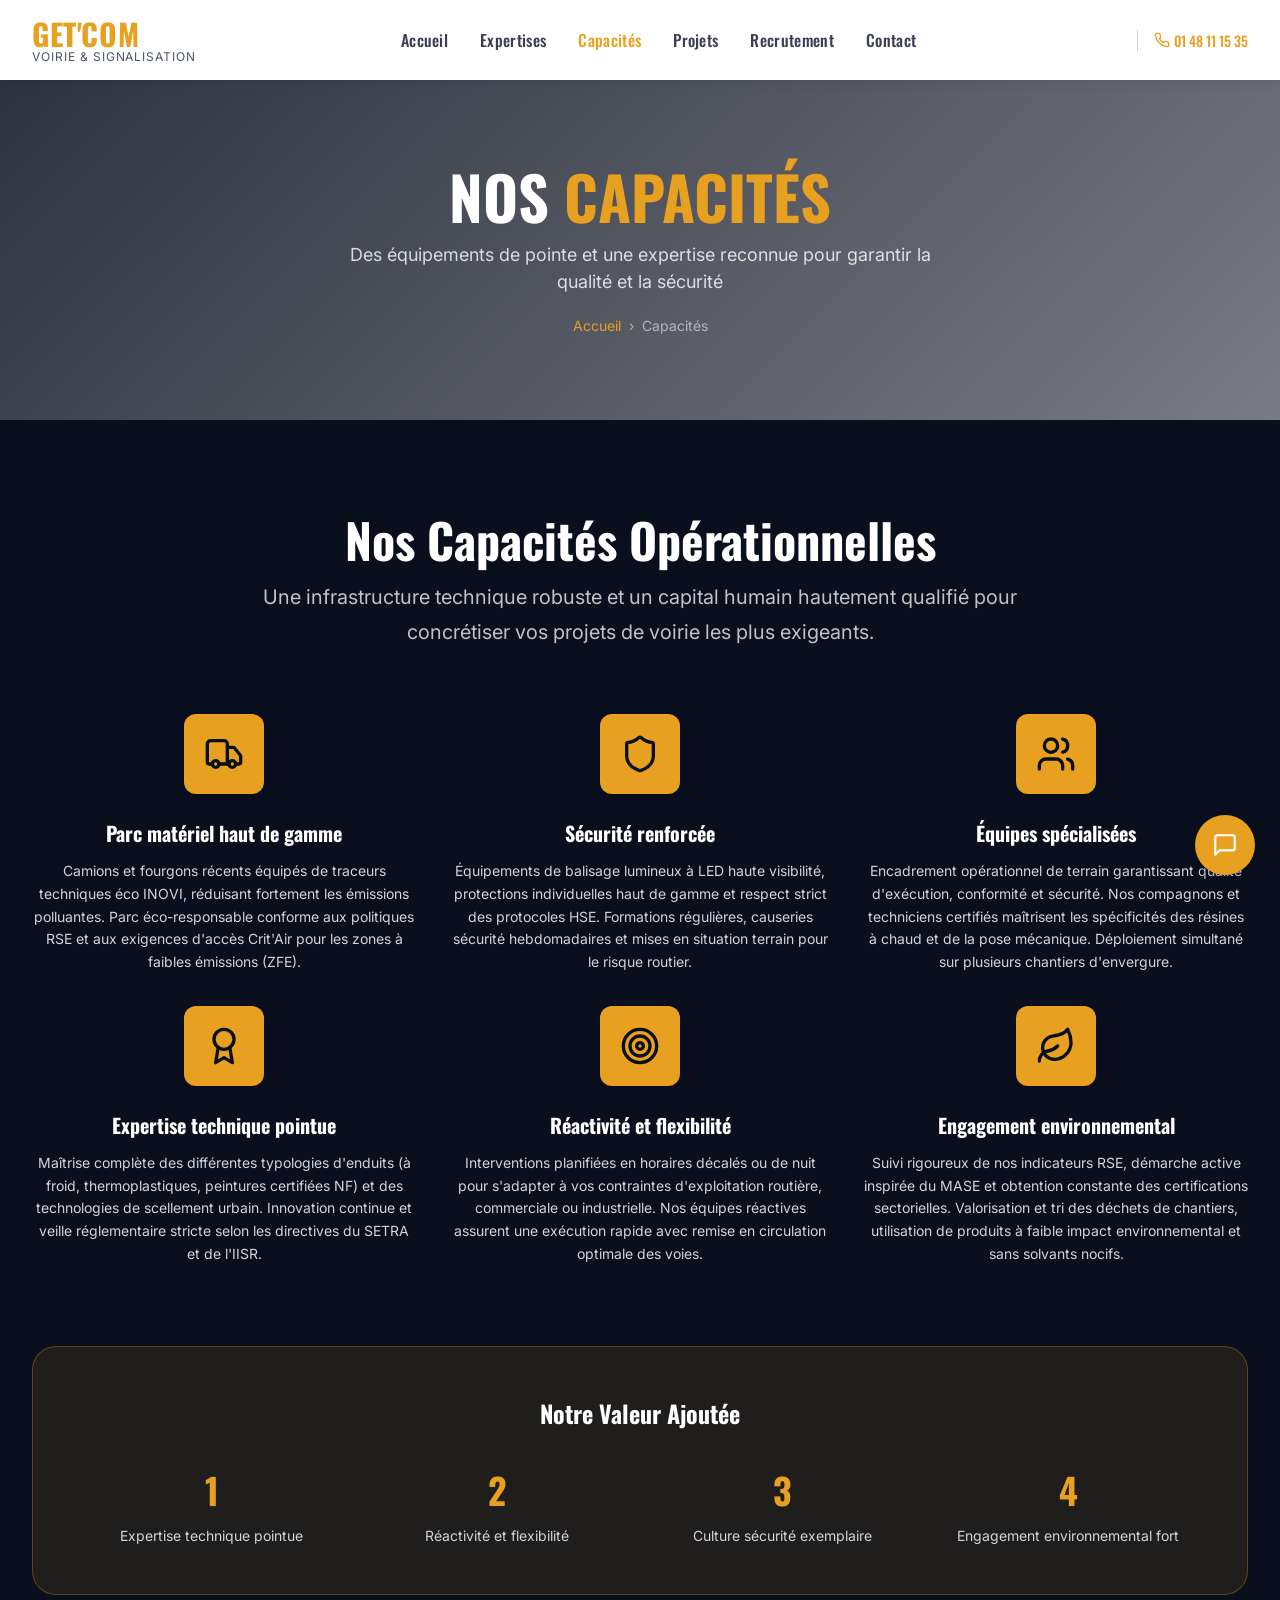
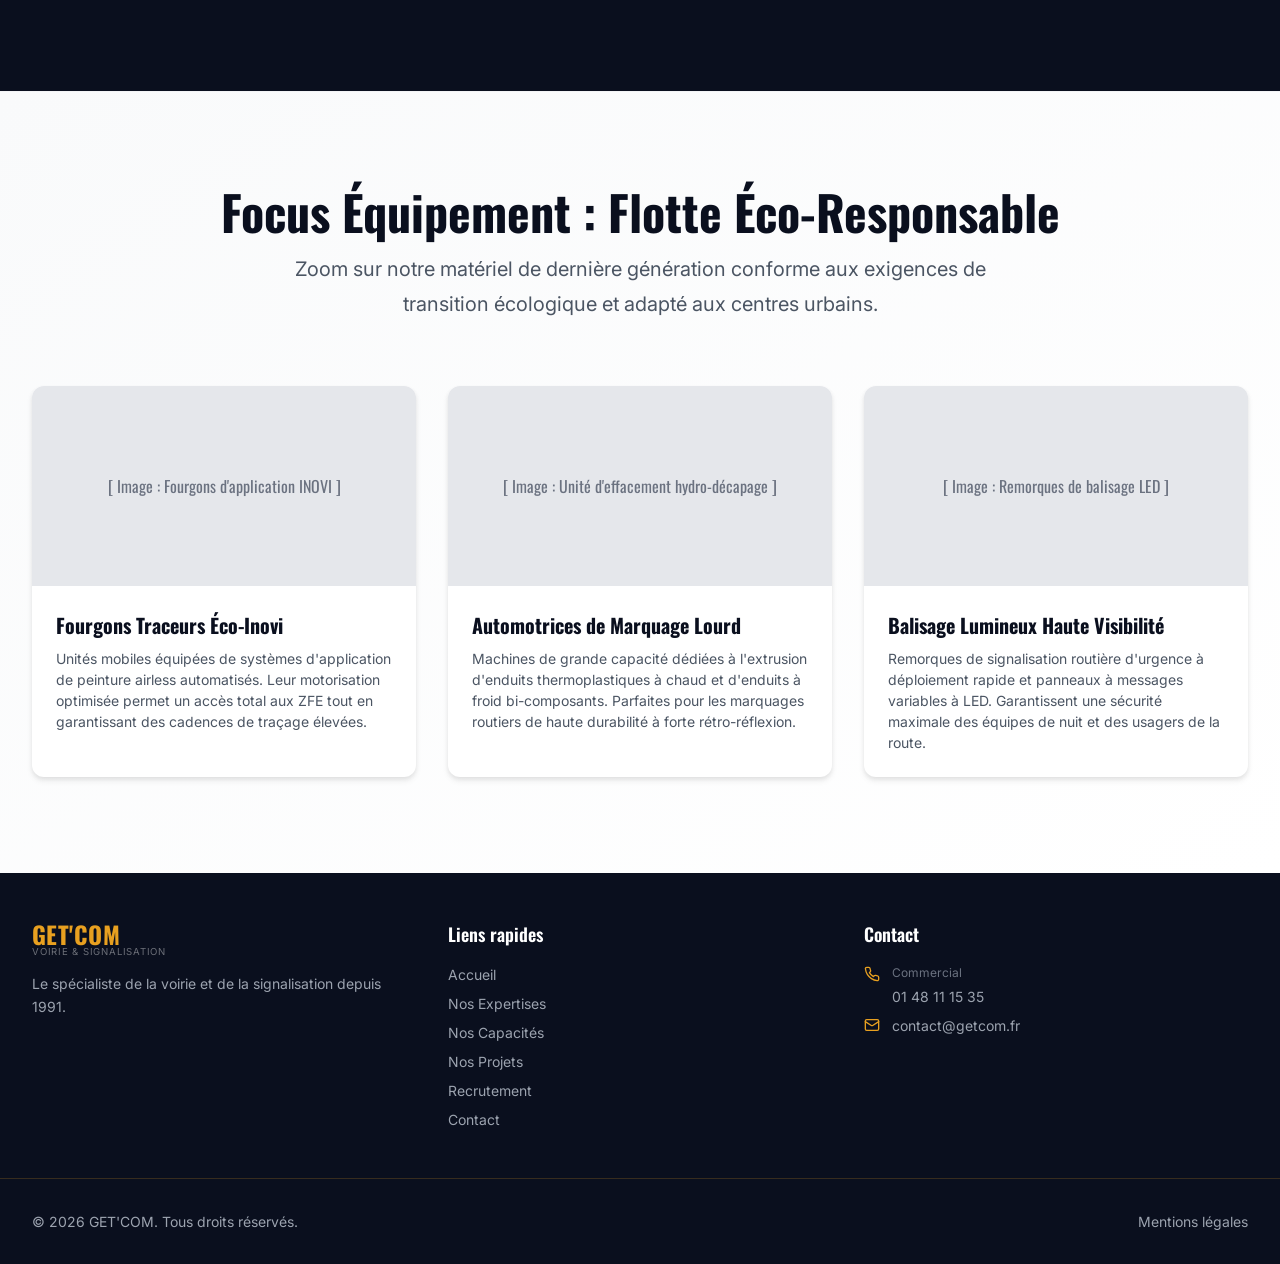
==== commit 357f8608: "changements textes" ====
--- a/capacites.html
+++ b/capacites.html
@@ -37,12 +37,11 @@
     </div>
   </nav>
 
-  <!-- ========== PAGE HERO ========== -->
   <section class="page-hero">
     <div class="page-hero-bg" style="background-image:url('https://images.pexels.com/photos/210182/pexels-photo-210182.jpeg?auto=compress&cs=tinysrgb&w=1920')"></div>
     <div class="page-hero-overlay"></div>
     <div class="container page-hero-content">
-      <h1>Nos <span class="gold">Capacités</span></h1>
+      <h1>NOS <span class="gold">CAPACITÉS</span></h1>
       <p>Des équipements de pointe et une expertise reconnue pour garantir la qualité et la sécurité</p>
       <nav class="breadcrumb" aria-label="Fil d'Ariane">
         <a href="index.html">Accueil</a>
@@ -51,7 +50,6 @@
       </nav>
     </div>
   </section>
-
   <!-- ========== CAPACITÉS ========== -->
   <section class="section-dark">
     <div class="container">
--- a/assets/css/style.css
+++ b/assets/css/style.css
@@ -446,10 +446,10 @@
 }
 .hero-stats {
   display: grid;
-  grid-template-columns: repeat(4, 1fr);
+  grid-template-columns: repeat(3, 1fr); /* Changé de 4 à 3 */
   gap: 1.5rem;
   padding-top: 4rem;
-  max-width: 64rem;
+  max-width: 54rem; /* Réduit un peu pour garder des cartes proportionnées */
   margin-left: auto;
   margin-right: auto;
 }
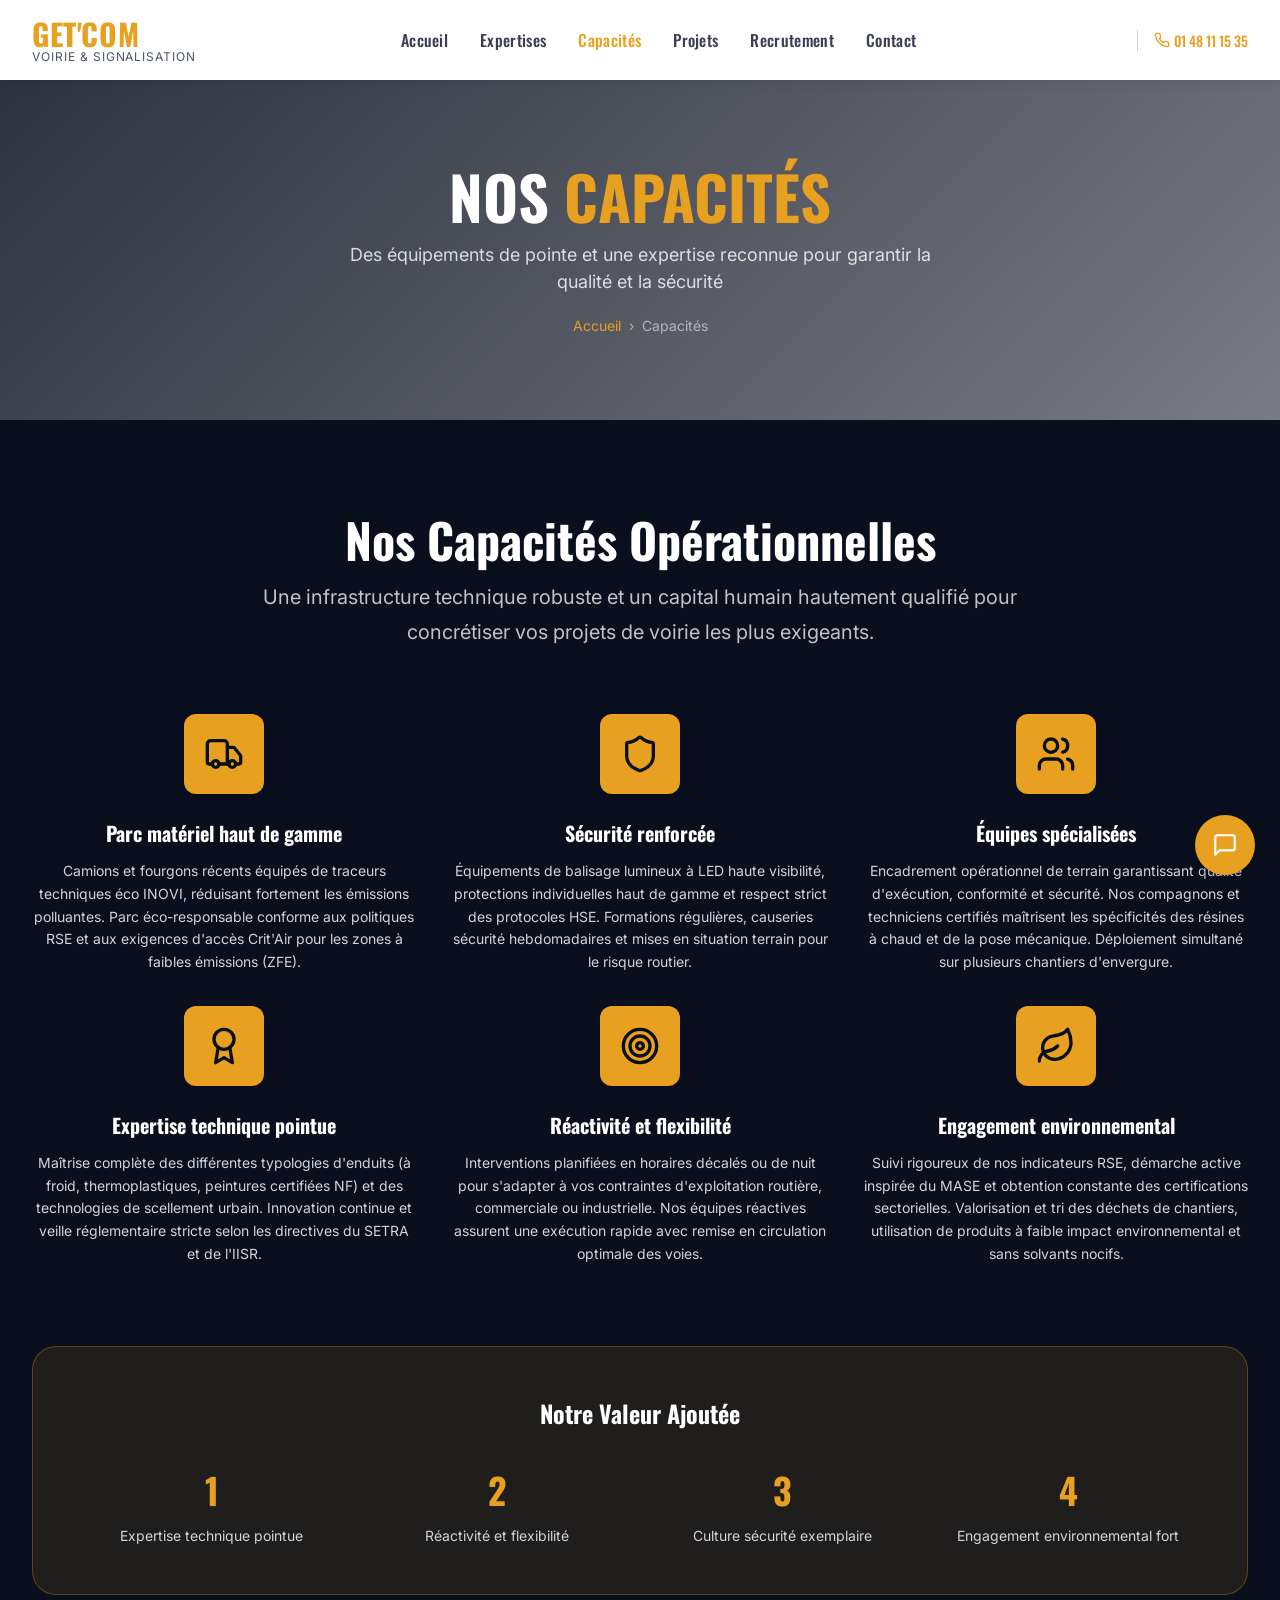
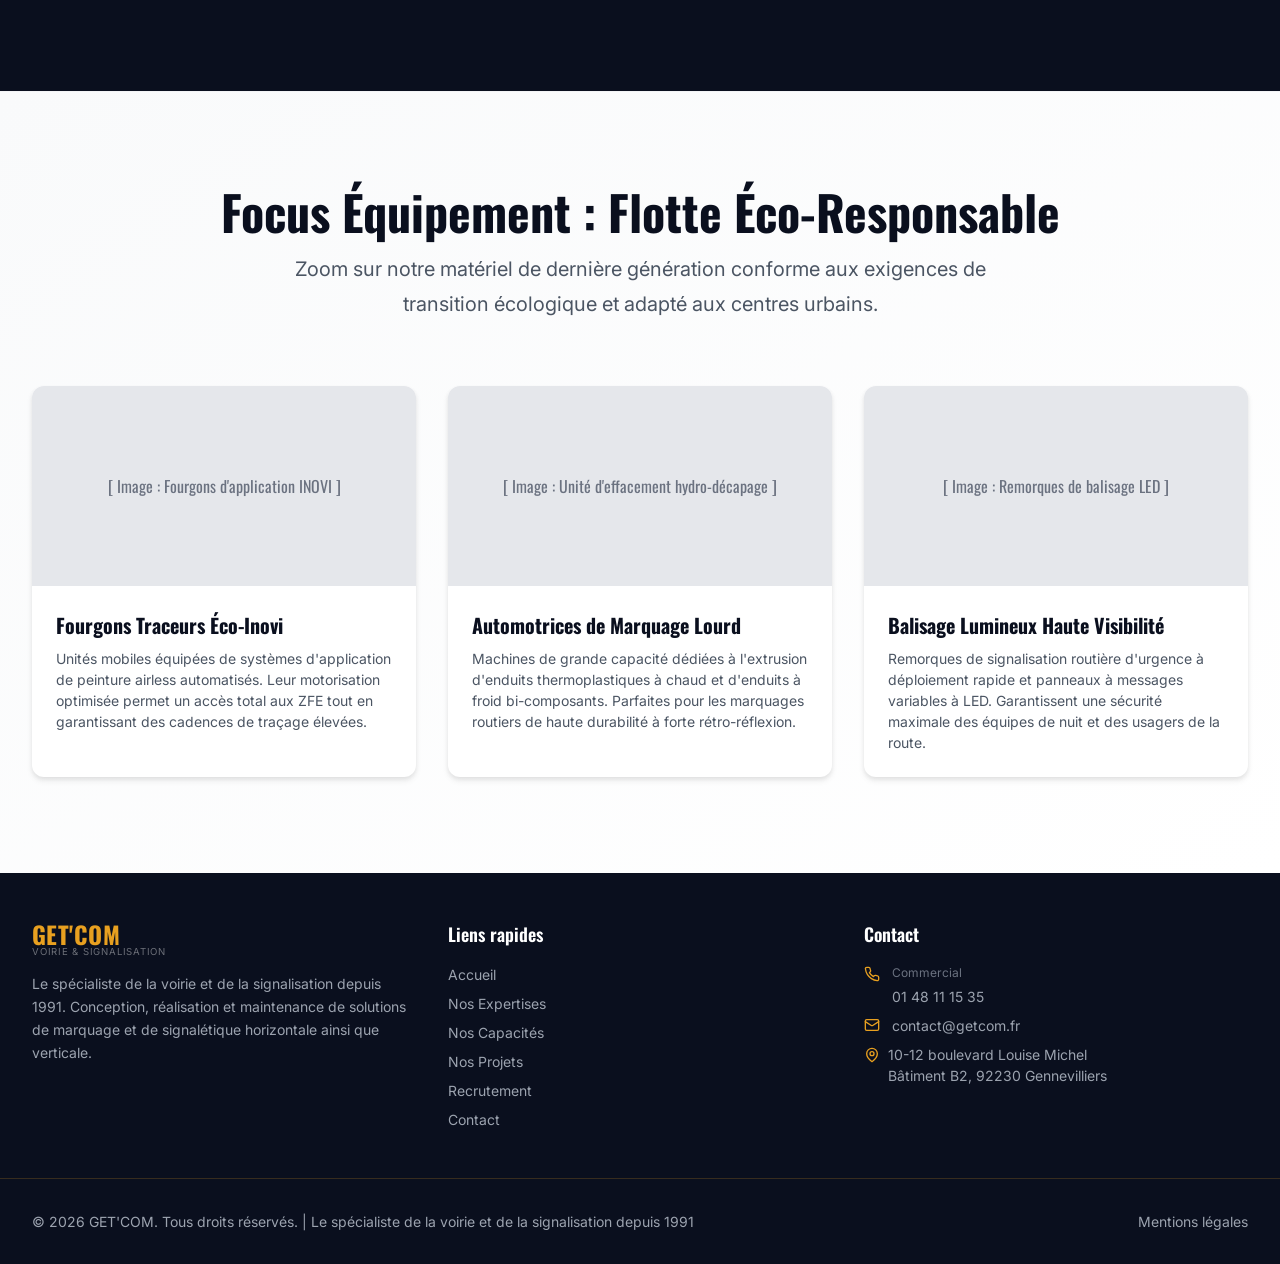
==== commit 7ab7bd19: "règlages footer" ====
--- a/capacites.html
+++ b/capacites.html
@@ -163,15 +163,50 @@
   <svg xmlns="http://www.w3.org/2000/svg" width="26" height="26" viewBox="0 0 24 24" fill="none" stroke="currentColor" stroke-width="2" stroke-linecap="round" stroke-linejoin="round"><path d="M21 15a2 2 0 0 1-2 2H7l-4 4V5a2 2 0 0 1 2-2h14a2 2 0 0 1 2 2z"></path></svg>
 </div>
 
+<!-- Fenêtre principale du Chatbot -->
 <div id="chat-box" style="display: none; position: fixed; bottom: 95px; right: 25px; width: 340px; height: 460px; background: #fff; border-radius: 12px; box-shadow: 0 8px 24px rgba(0,0,0,0.15); flex-direction: column; overflow: hidden; z-index: 9999; font-family: 'Inter', sans-serif; border: 1px solid rgba(0,0,0,0.1);">
-  <div style="background: var(--navy, #0A0F1E); color: #fff; padding: 15px; display: flex; justify-content: space-between; align-items: center; font-weight: 600; letter-spacing: 0.5px;">
+  
+  <!-- En-tête avec titre, bouton de rappel circulaire et fermeture -->
+  <div style="background: var(--navy, #0A0F1E); color: #fff; padding: 12px 15px; display: flex; justify-content: space-between; align-items: center; font-weight: 600; letter-spacing: 0.5px;">
     <span>Assistant GET'COM</span>
-    <span onclick="toggleChat()" style="cursor: pointer; font-size: 20px; line-height: 1; padding: 0 5px;">&times;</span>
+    <div style="display: flex; align-items: center; gap: 12px;">
+      <!-- Bouton Téléphone qui ouvre la pop-up -->
+      <button onclick="openPhonePopup()" class="header-phone-btn" title="Demander un rappel">
+        <svg width="14" height="14" viewBox="0 0 24 24" fill="none" stroke="currentColor" stroke-width="2.5" stroke-linecap="round" stroke-linejoin="round"><path d="M22 16.92v3a2 2 0 0 1-2.18 2 19.79 19.79 0 0 1-8.63-3.07 19.5 19.5 0 0 1-6-6 19.79 19.79 0 0 1-3.07-8.67A2 2 0 0 1 4.11 2h3a2 2 0 0 1 2 1.72 12.84 12.84 0 0 0 .7 2.81 2 2 0 0 1-.45 2.11L8.09 9.91a16 16 0 0 0 6 6l1.27-1.27a2 2 0 0 1 2.11-.45 12.84 12.84 0 0 0 2.81.7A2 2 0 0 1 22 16.92z"/></svg>
+      </button>
+      <span onclick="toggleChat()" style="cursor: pointer; font-size: 22px; line-height: 1; padding-bottom: 2px;">&times;</span>
+    </div>
   </div>
   
-  <div id="chat-body" style="padding: 15px; overflow-y: auto; flex-grow: 1; display: flex; flex-direction: column; gap: 10px; background: #f9fafb;">
+  <!-- Corps du chat -->
+  <div id="chat-body" style="padding: 15px; overflow-y: auto; flex-grow: 1; display: flex; flex-direction: column; gap: 10px; background: #f9fafb; position: relative;">
+    
+    <!-- POP-UP AVEC FORMULAIRE FORMSPREE DIRECT -->
+    <div id="phone-popup" class="chat-popup-overlay">
+      <!-- Le formulaire Formspree entoure le contenu de la pop-up -->
+      <form id="formspree-popup-form" action="https://formspree.io/f/mbdvkvga" method="POST" class="chat-popup-content" onsubmit="submitPhonePopup(event)">
+        <h4>Demande de rappel</h4>
+        <p>Laissez vos coordonnées pour être recontacté par GET'COM.</p>
+        
+        <!-- Input Nom (Optionnel mais recommandé pour vos emails) -->
+        <input type="text" name="Nom / Entreprise" placeholder="Votre nom ou entreprise" style="margin-bottom: 10px;">
+        
+        <!-- Input Téléphone (Obligatoire) -->
+        <input type="tel" id="popup-phone-input" name="Téléphone à rappeler" placeholder="Ex: 06 12 34 56 78" required>
+        
+        <!-- Message caché automatique pour le sujet de l'email -->
+        <input type="hidden" name="_subject" value="Nouveau rappel demandé depuis le Chatbot GET'COM">
+
+        <div class="chat-popup-actions">
+          <button type="button" onclick="closePhonePopup()" class="popup-btn-cancel">Annuler</button>
+          <button type="submit" class="popup-btn-submit">Ok</button>
+        </div>
+      </form>
+    </div>
+
   </div>
 
+  <!-- Zone d'envoi de texte standard -->
   <div style="padding: 10px; background: #fff; border-top: 1px solid #eee; display: flex; gap: 8px;">
     <input type="text" id="chat-input" onkeypress="handleKeyPress(event)" placeholder="Posez votre question ici..." style="flex-grow: 1; padding: 8px 12px; border: 1px solid #ccc; border-radius: 20px; font-size: 0.85rem; outline: none; font-family: 'Inter', sans-serif;">
     <button onclick="handleSend()" style="background: var(--navy, #0A0F1E); color: #fff; border: none; padding: 8px 14px; border-radius: 20px; cursor: pointer; font-size: 0.85rem; font-weight: 500;">Ok</button>
@@ -179,14 +214,14 @@
 </div>
 
   <!-- ========== FOOTER ========== -->
-  <footer class="footer">
+<footer class="footer">
     <div class="container footer-inner">
       <div class="footer-col">
         <div class="logo">
           <span class="logo-main">GET'COM</span>
           <span class="logo-sub">Voirie &amp; Signalisation</span>
         </div>
-        <p>Le spécialiste de la voirie et de la signalisation depuis 1991.</p>
+        <p>Le spécialiste de la voirie et de la signalisation depuis 1991. Conception, réalisation et maintenance de solutions de marquage et de signalétique horizontale ainsi que verticale.</p>
       </div>
       <div class="footer-col">
         <h4>Liens rapides</h4>
@@ -210,12 +245,18 @@
             <svg xmlns="http://www.w3.org/2000/svg" width="16" height="16" viewBox="0 0 24 24" fill="none" stroke="currentColor" stroke-width="2" stroke-linecap="round" stroke-linejoin="round"><rect width="20" height="16" x="2" y="4" rx="2"/><path d="m22 7-8.97 5.7a1.94 1.94 0 0 1-2.06 0L2 7"/></svg>
             <a href="mailto:contact@getcom.fr">contact@getcom.fr</a>
           </li>
+          <li>
+            <a href="https://www.google.com/maps/search/?api=1&query=10-12+boulevard+Louise+Michel+92230+Gennevilliers" target="_blank" rel="noopener noreferrer" style="text-decoration: none; color: inherit; display: inline-flex; align-items: flex-start; gap: 8px;">
+            <svg xmlns="http://www.w3.org/2000/svg" width="16" height="16" viewBox="0 0 24 24" fill="none" stroke="currentColor" stroke-width="2" stroke-linecap="round" stroke-linejoin="round" style="margin-top: 3px; flex-shrink: 0;"><path d="M20 10c0 6-8 12-8 12s-8-6-8-12a8 8 0 0 1 16 0Z"/><circle cx="12" cy="10" r="3"/></svg>
+            <span>10-12 boulevard Louise Michel<br>Bâtiment B2, 92230 Gennevilliers</span>
+            </a>
+          </li>
         </ul>
       </div>
     </div>
     <div class="footer-bottom">
       <div class="container footer-bottom-inner">
-        <p>© 2026 GET'COM. Tous droits réservés.</p>
+        <p>© 2026 GET'COM. Tous droits réservés. | Le spécialiste de la voirie et de la signalisation depuis 1991</p>
         <a href="#" class="footer-legal">Mentions légales</a>
       </div>
     </div>
--- a/assets/css/style.css
+++ b/assets/css/style.css
@@ -661,6 +661,9 @@
   border: 1px solid var(--gray-100);
   overflow: hidden;
   transition: box-shadow var(--transition), border-color var(--transition);
+  display: flex;          /* Ajouté */
+  flex-direction: column; /* Ajouté */
+  height: 100%;           /* Ajouté : Force toutes les cartes à avoir la même hauteur */
 }
 .expertise-card:hover {
   box-shadow: 0 25px 50px rgba(0,0,0,.25);
@@ -699,11 +702,14 @@
   flex-shrink: 0;
   margin-top: .375rem;
 }
+/* 3. On s'assure que la barre reste collée tout en bas */
 .card-bar {
   height: .25rem;
   background: linear-gradient(to right, var(--navy), var(--gold));
-  transform: scaleX(0); transform-origin: left;
+  transform: scaleX(0); 
+  transform-origin: left;
   transition: transform var(--transition);
+  margin-top: auto;       /* Ajouté : Force la barre à s'aligner tout en bas, même s'il y a moins de texte */
 }
 .expertise-card:hover .card-bar { transform: scaleX(1); }
 
@@ -1014,4 +1020,142 @@
   background: var(--gold, #E8A020);
   color: #ffffff;
   transform: translateX(3px);
+}
+
+/* ---------- STYLE DU BOUTON CIRCULAIRE DE RAPPEL DIRECT ---------- */
+.header-phone-btn {
+  background: rgba(255, 255, 255, 0.15);
+  border: none;
+  color: var(--gold, #E8A020);
+  width: 28px;
+  height: 28px;
+  border-radius: 50%;
+  display: flex;
+  align-items: center;
+  justify-content: center;
+  cursor: pointer;
+  transition: all 0.2s ease;
+  padding: 0;
+}
+
+.header-phone-btn:hover {
+  background: var(--gold, #E8A020);
+  color: #fff;
+  transform: scale(1.1);
+}
+
+/* ---------- STYLE DU BOUTON CIRCULAIRE DE RAPPEL DIRECT ---------- */
+.header-phone-btn {
+  background: rgba(255, 255, 255, 0.15);
+  border: none;
+  color: var(--gold, #E8A020);
+  width: 28px;
+  height: 28px;
+  border-radius: 50%;
+  display: flex;
+  align-items: center;
+  justify-content: center;
+  cursor: pointer;
+  transition: all 0.2s ease;
+  padding: 0;
+}
+
+.header-phone-btn:hover {
+  background: var(--gold, #E8A020);
+  color: #fff;
+  transform: scale(1.1);
+}
+
+/* ---------- STYLE DE LA POP-UP FORMULAIRE INTERNE ---------- */
+.chat-popup-overlay {
+  display: none;
+  position: absolute;
+  top: 0;
+  left: 0;
+  width: 100%;
+  height: 100%;
+  background: rgba(10, 15, 30, 0.6);
+  z-index: 1000;
+  align-items: center;
+  justify-content: center;
+  padding: 15px;
+  box-sizing: border-box;
+}
+
+.chat-popup-content {
+  background: #ffffff;
+  padding: 20px;
+  border-radius: 10px;
+  width: 100%;
+  max-width: 280px;
+  box-shadow: 0 10px 25px rgba(0,0,0,0.2);
+  text-align: center;
+  animation: popupFadeIn 0.25s ease-out;
+  display: flex;
+  flex-direction: column;
+}
+
+.chat-popup-content h4 {
+  margin: 0 0 6px 0;
+  font-family: 'Inter', sans-serif;
+  color: var(--navy, #0A0F1E);
+  font-size: 1.1rem;
+  font-weight: 600;
+}
+
+.chat-popup-content p {
+  margin: 0 0 15px 0;
+  font-size: 0.8rem;
+  color: #6b7280;
+  line-height: 1.4;
+}
+
+.chat-popup-content input {
+  width: 100%;
+  padding: 8px 12px;
+  border: 1px solid #d1d5db;
+  border-radius: 6px;
+  font-size: 0.85rem;
+  outline: none;
+  box-sizing: border-box;
+  font-family: 'Inter', sans-serif;
+}
+
+.chat-popup-content input:focus {
+  border-color: var(--gold, #E8A020);
+}
+
+.chat-popup-actions {
+  display: flex;
+  gap: 10px;
+  justify-content: center;
+  margin-top: 15px;
+}
+
+.chat-popup-actions button {
+  padding: 8px 16px;
+  border-radius: 6px;
+  font-size: 0.85rem;
+  font-weight: 500;
+  cursor: pointer;
+  border: none;
+  transition: background 0.2s;
+  font-family: 'Inter', sans-serif;
+}
+
+.popup-btn-cancel {
+  background: #f3f4f6;
+  color: #4b5563;
+}
+.popup-btn-cancel:hover { background: #e5e7eb; }
+
+.popup-btn-submit {
+  background: var(--navy, #0A0F1E);
+  color: #fff;
+}
+.popup-btn-submit:hover { background: #111827; }
+
+@keyframes popupFadeIn {
+  from { opacity: 0; transform: scale(0.9); }
+  to { opacity: 1; transform: scale(1); }
 }
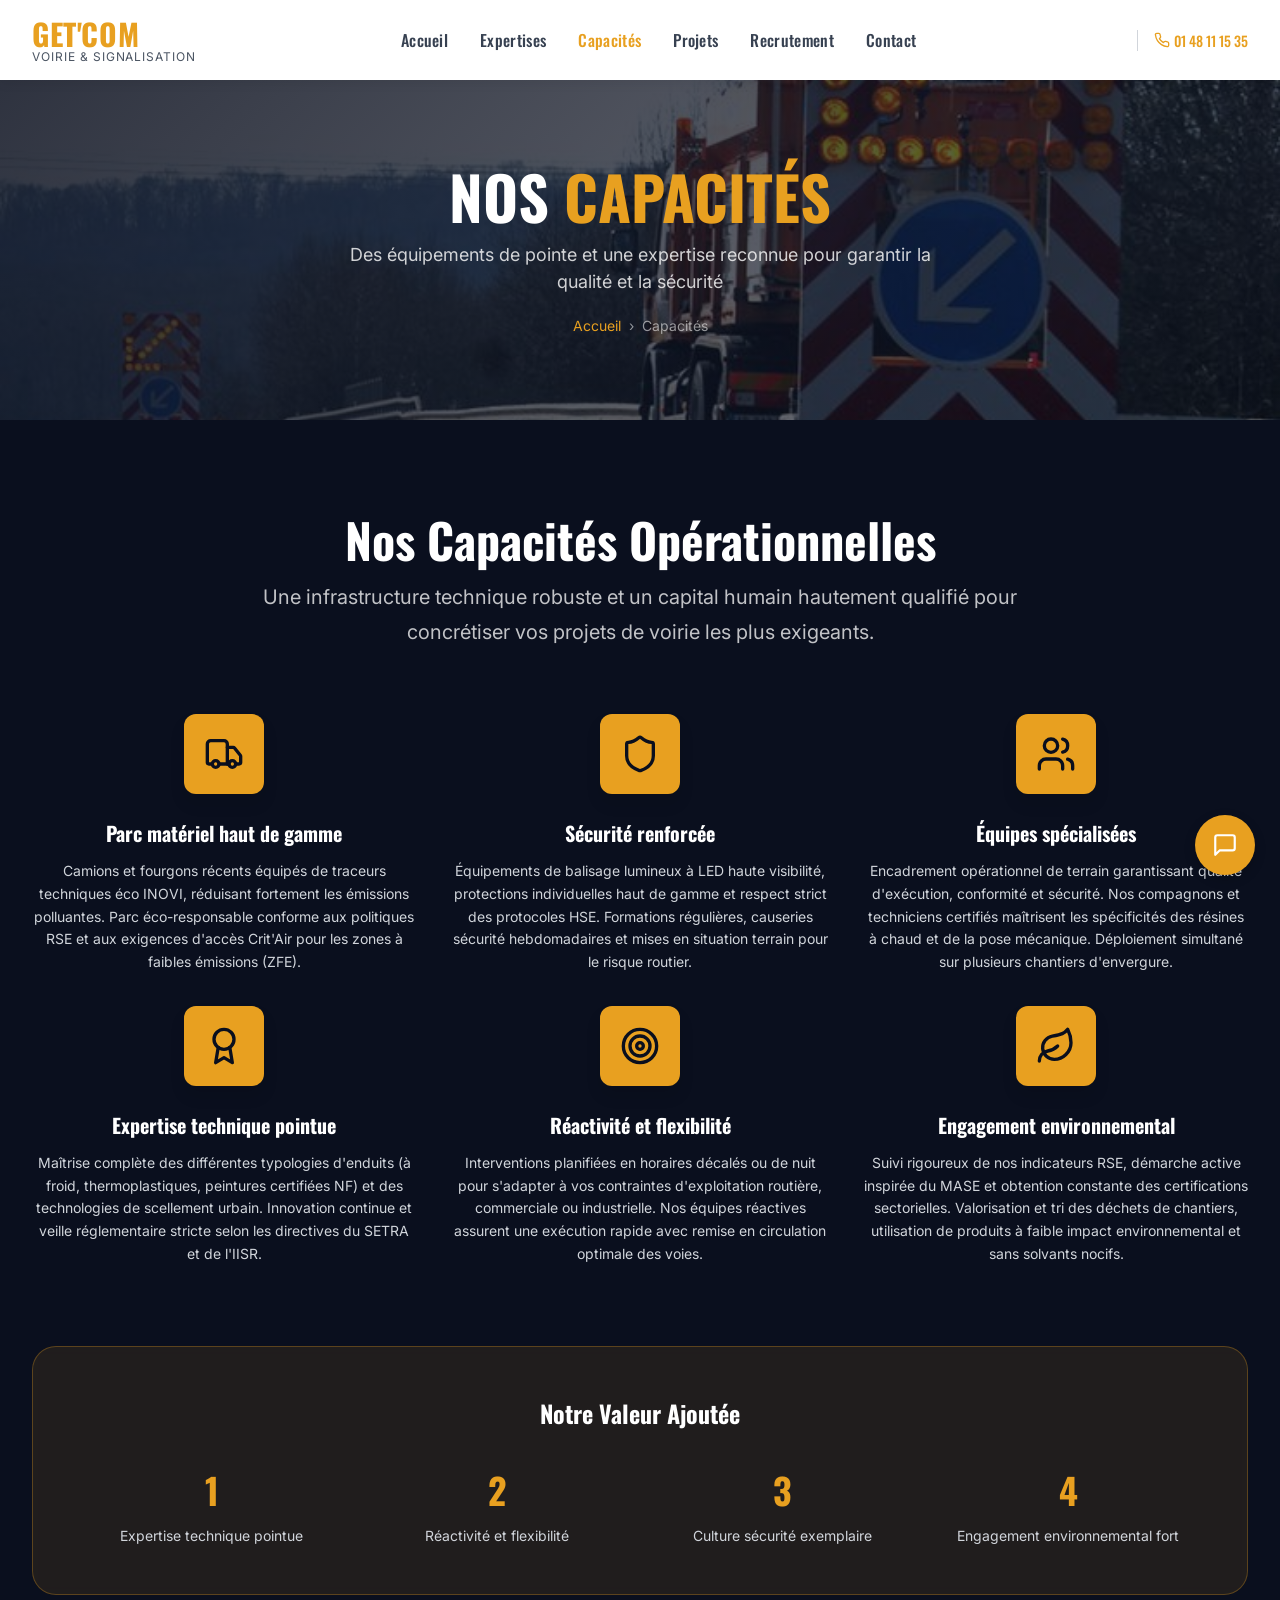
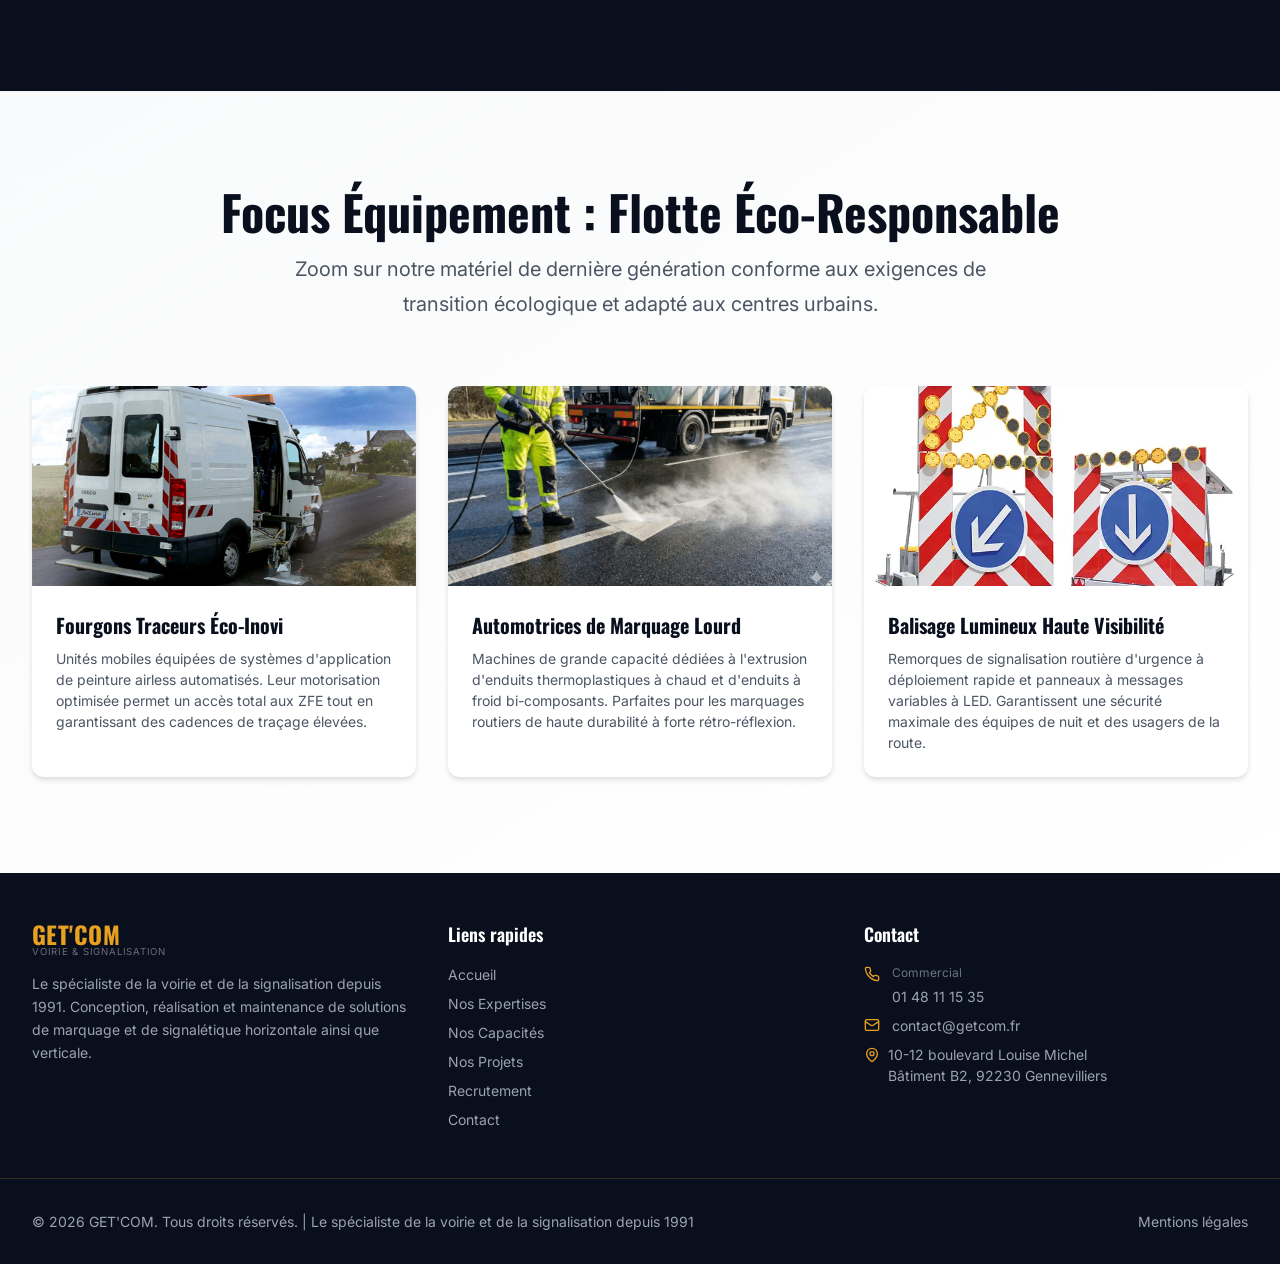
==== commit 0a1b7b06: "Ajouts images + changement texte" ====
--- a/capacites.html
+++ b/capacites.html
@@ -10,6 +10,59 @@
   <link href="https://fonts.googleapis.com/css2?family=Oswald:wght@300;400;500;600;700&family=Inter:wght@300;400;500;600&display=swap" rel="stylesheet" />
   <link rel="stylesheet" href="assets/css/style.css" />
 </head>
+
+
+<div id="legalModal" class="modal">
+  <div class="modal-content">
+    <span class="modal-close-btn">&times;</span>
+    
+    <h2>Mentions Légales</h2>
+    
+    <div class="modal-body">
+      <h3>Éditeur du site</h3>
+      <p><strong>Raison sociale :</strong> GET'COM<br>
+      <strong>Adresse :</strong> 10-12 boulevard Louise Michel, Bâtiment B2, 92230 Gennevilliers, France<br>
+      <strong>Téléphone :</strong> 01 48 11 15 35<br>
+      <strong>Email :</strong> contact@getcom.fr</p>
+
+      <h3>Directeur de la publication</h3>
+      <p>Le directeur de la publication du site est le représentant légal de la société GET'COM.</p>
+
+      <h3>Hébergement</h3>
+      <p>Le site est hébergé par un prestataire professionnel d'hébergement web.</p>
+
+      <h3>Propriété intellectuelle</h3>
+      <p>L'ensemble du contenu de ce site (textes, images, graphismes, logo, icônes, sons, logiciels) est la propriété exclusive de GET'COM ou de ses partenaires, à l'exception des marques, logos ou contenus appartenant à d'autres sociétés partenaires ou auteurs.</p>
+      <p>Toute reproduction, distribution, modification, adaptation, retransmission ou publication, même partielle, de ces différents éléments est strictement interdite sans l'accord exprès par écrit de GET'COM. Cette représentation ou reproduction, par quelque procédé que ce soit, constitue une contrefaçon sanctionnée par les articles L.335-2 et suivants du Code de la propriété intellectuelle.</p>
+
+      <h3>Protection des données personnelles</h3>
+      <p>Conformément au Règlement Général sur la Protection des Données (RGPD) et à la loi "Informatique et Libertés" du 6 janvier 1978 modifiée, vous disposez d'un droit d'accès, de rectification, de suppression et d'opposition aux données personnelles vous concernant.</p>
+      <p>Les informations recueillies sur ce site sont enregistrées dans un fichier informatisé par GET'COM pour la gestion des demandes de contact et de devis. Elles sont conservées pendant la durée nécessaire à la gestion de votre demande et sont destinées au service commercial de GET'COM.</p>
+      <p>Pour exercer ces droits ou pour toute question sur le traitement de vos données dans ce dispositif, vous pouvez nous contacter par email à l'adresse : contact@getcom.fr ou par courrier à l'adresse : GET'COM, 10-12 boulevard Louise Michel, Bâtiment B2, 92230 Gennevilliers.</p>
+
+      <h3>Cookies</h3>
+      <p>Ce site peut utiliser des cookies pour améliorer l'expérience utilisateur et analyser le trafic. Vous pouvez configurer votre navigateur pour refuser les cookies ou être averti de leur utilisation.</p>
+
+      <h3>Responsabilité</h3>
+      <p>GET'COM s'efforce d'assurer l'exactitude et la mise à jour des informations diffusées sur ce site. Toutefois, GET'COM ne peut garantir l'exactitude, la précision ou l'exhaustivité des informations mises à disposition sur ce site.</p>
+      <p>GET'COM ne pourra être tenue responsable des dommages directs et indirects consécutifs à l'accès au site et à son utilisation.</p>
+
+      <h3>Liens hypertextes</h3>
+      <p>Le site peut contenir des liens hypertextes vers d'autres sites présents sur le réseau Internet. Les liens vers ces autres ressources vous font quitter le site. GET'COM ne saurait être responsable du contenu de ces sites externes.</p>
+
+      <h3>Droit applicable</h3>
+      <p>Les présentes mentions légales sont régies par le droit français. En cas de litige, les tribunaux français seront seuls compétents.</p>
+      
+      <p class="modal-date"><em>Dernière mise à jour : 02/07/2026</em></p>
+    </div>
+
+    <div class="modal-footer">
+      <button id="closeLegalBtn" class="btn btn-gold">Fermer</button>
+    </div>
+  </div>
+</div>
+
+
 <body>
 
   <!-- ========== NAVIGATION ========== -->
@@ -38,7 +91,7 @@
   </nav>
 
   <section class="page-hero">
-    <div class="page-hero-bg" style="background-image:url('https://images.pexels.com/photos/210182/pexels-photo-210182.jpeg?auto=compress&cs=tinysrgb&w=1920')"></div>
+    <div class="page-hero-bg" style="background-image:url('assets/images/capacites/Capacite.jpg')"></div>
     <div class="page-hero-overlay"></div>
     <div class="container page-hero-content">
       <h1>NOS <span class="gold">CAPACITÉS</span></h1>
@@ -131,31 +184,35 @@
       </div>
       
       <div style="display: grid; grid-template-columns: repeat(auto-fit, minmax(300px, 1fr)); gap: 2rem; margin-top: 3rem;">
-        <!-- Véhicule 1 -->
-        <div style="background: var(--white); border-radius: var(--radius); overflow: hidden; box-shadow: var(--shadow-md);">
-          <div style="background: #e5e7eb; height: 200px; display: flex; align-items: center; justify-content: center; color: var(--gray-500); font-family: var(--font-main);">[ Image : Fourgons d'application INOVI ]</div>
-          <div style="padding: 1.5rem;">
-            <h4 style="font-family: var(--font-main); color: var(--navy); font-size: 1.25rem; margin-bottom: 0.5rem;">Fourgons Traceurs Éco-Inovi</h4>
-            <p style="font-size: 0.875rem; color: var(--gray-600);">Unités mobiles équipées de systèmes d'application de peinture airless automatisés. Leur motorisation optimisée permet un accès total aux ZFE tout en garantissant des cadences de traçage élevées.</p>
-          </div>
-        </div>
-        <!-- Véhicule 2 -->
-        <div style="background: var(--white); border-radius: var(--radius); overflow: hidden; box-shadow: var(--shadow-md);">
-          <div style="background: #e5e7eb; height: 200px; display: flex; align-items: center; justify-content: center; color: var(--gray-500); font-family: var(--font-main);">[ Image : Unité d'effacement hydro-décapage ]</div>
-          <div style="padding: 1.5rem;">
-            <h4 style="font-family: var(--font-main); color: var(--navy); font-size: 1.25rem; margin-bottom: 0.5rem;">Automotrices de Marquage Lourd</h4>
-            <p style="font-size: 0.875rem; color: var(--gray-600);">Machines de grande capacité dédiées à l'extrusion d'enduits thermoplastiques à chaud et d'enduits à froid bi-composants. Parfaites pour les marquages routiers de haute durabilité à forte rétro-réflexion.</p>
-          </div>
-        </div>
-        <!-- Véhicule 3 -->
-        <div style="background: var(--white); border-radius: var(--radius); overflow: hidden; box-shadow: var(--shadow-md);">
-          <div style="background: #e5e7eb; height: 200px; display: flex; align-items: center; justify-content: center; color: var(--gray-500); font-family: var(--font-main);">[ Image : Remorques de balisage LED ]</div>
-          <div style="padding: 1.5rem;">
-            <h4 style="font-family: var(--font-main); color: var(--navy); font-size: 1.25rem; margin-bottom: 0.5rem;">Balisage Lumineux Haute Visibilité</h4>
-            <p style="font-size: 0.875rem; color: var(--gray-600);">Remorques de signalisation routière d'urgence à déploiement rapide et panneaux à messages variables à LED. Garantissent une sécurité maximale des équipes de nuit et des usagers de la route.</p>
-          </div>
-        </div>
-      </div>
+  
+  <div style="background: var(--white); border-radius: var(--radius); overflow: hidden; box-shadow: var(--shadow-md);">
+    <img src="assets/images/capacites/fourgon-traceur.jpg" alt="Fourgons Traceurs Éco-Inovi GET'COM" style="width: 100%; height: 200px; object-fit: cover; object-position: center; display: block;">
+    
+    <div style="padding: 1.5rem;">
+      <h4 style="font-family: var(--font-main); color: var(--navy); font-size: 1.25rem; margin-bottom: 0.5rem;">Fourgons Traceurs Éco-Inovi</h4>
+      <p style="font-size: 0.875rem; color: var(--gray-600);">Unités mobiles équipées de systèmes d'application de peinture airless automatisés. Leur motorisation optimisée permet un accès total aux ZFE tout en garantissant des cadences de traçage élevées.</p>
+    </div>
+  </div>
+
+  <div style="background: var(--white); border-radius: var(--radius); overflow: hidden; box-shadow: var(--shadow-md);">
+    <img src="assets/images/capacites/hydrodecapage.jpg" alt="Automotrices de Marquage Lourd GET'COM" style="width: 100%; height: 200px; object-fit: cover; object-position: center; display: block;">
+    
+    <div style="padding: 1.5rem;">
+      <h4 style="font-family: var(--font-main); color: var(--navy); font-size: 1.25rem; margin-bottom: 0.5rem;">Automotrices de Marquage Lourd</h4>
+      <p style="font-size: 0.875rem; color: var(--gray-600);">Machines de grande capacité dédiées à l'extrusion d'enduits thermoplastiques à chaud et d'enduits à froid bi-composants. Parfaites pour les marquages routiers de haute durabilité à forte rétro-réflexion.</p>
+    </div>
+  </div>
+
+  <div style="background: var(--white); border-radius: var(--radius); overflow: hidden; box-shadow: var(--shadow-md);">
+    <img src="assets/images/capacites/remorque-LED.png" alt="Balisage Lumineux Haute Visibilité GET'COM" style="width: 100%; height: 200px; object-fit: cover; object-position: center; display: block;">
+    
+    <div style="padding: 1.5rem;">
+      <h4 style="font-family: var(--font-main); color: var(--navy); font-size: 1.25rem; margin-bottom: 0.5rem;">Balisage Lumineux Haute Visibilité</h4>
+      <p style="font-size: 0.875rem; color: var(--gray-600);">Remorques de signalisation routière d'urgence à déploiement rapide et panneaux à messages variables à LED. Garantissent une sécurité maximale des équipes de nuit et des usagers de la route.</p>
+    </div>
+  </div>
+
+</div>
     </div>
   </section>
 
@@ -257,7 +314,7 @@
     <div class="footer-bottom">
       <div class="container footer-bottom-inner">
         <p>© 2026 GET'COM. Tous droits réservés. | Le spécialiste de la voirie et de la signalisation depuis 1991</p>
-        <a href="#" class="footer-legal">Mentions légales</a>
+        <a href="#" class="footer-legal" id="legalBtn">Mentions légales</a>
       </div>
     </div>
   </footer>
--- a/assets/css/style.css
+++ b/assets/css/style.css
@@ -446,10 +446,10 @@
 }
 .hero-stats {
   display: grid;
-  grid-template-columns: repeat(3, 1fr); /* Changé de 4 à 3 */
+  grid-template-columns: repeat(4, 1fr); 
   gap: 1.5rem;
   padding-top: 4rem;
-  max-width: 54rem; /* Réduit un peu pour garder des cartes proportionnées */
+  max-width: 68rem; 
   margin-left: auto;
   margin-right: auto;
 }
@@ -1158,4 +1158,130 @@
 @keyframes popupFadeIn {
   from { opacity: 0; transform: scale(0.9); }
   to { opacity: 1; transform: scale(1); }
+}
+
+/* ---------- STYLE DE LA MODALE MENTIONS LÉGALES ---------- */
+.modal {
+  display: none; /* Caché par défaut */
+  position: fixed;
+  z-index: 9999; /* Au-dessus de tout le contenu (nav, chatbox, etc.) */
+  left: 0;
+  top: 0;
+  width: 100%;
+  height: 100%;
+  overflow: hidden;
+  background-color: rgba(10, 15, 30, 0.6); /* Arrière-plan marine transparent */
+  backdrop-filter: blur(5px); /* Effet flouté moderne arrière-plan */
+  align-items: center;
+  justify-content: center;
+}
+
+/* Affichage actif de la modale activée en JS */
+.modal.active {
+  display: flex;
+}
+
+.modal-content {
+  background-color: var(--white, #ffffff);
+  margin: auto;
+  padding: 2.5rem 2rem 2rem 2rem;
+  border-radius: var(--radius, 12px);
+  width: 90%;
+  max-width: 750px;
+  max-height: 80vh; /* Ne dépasse jamais 80% de la hauteur de l'écran */
+  display: flex;
+  flex-direction: column;
+  position: relative;
+  box-shadow: 0 20px 40px rgba(0, 0, 0, 0.3);
+  animation: modalFadeIn 0.3s ease-out;
+}
+
+@keyframes modalFadeIn {
+  from { opacity: 0; transform: translateY(-30px); }
+  to { opacity: 1; transform: translateY(0); }
+}
+
+/* Bouton X de fermeture en haut à droite */
+.modal-close-btn {
+  position: absolute;
+  top: 1rem;
+  right: 1.5rem;
+  color: var(--gray-500, #6B7280);
+  font-size: 2rem;
+  font-weight: bold;
+  cursor: pointer;
+  transition: color var(--transition, 0.2s);
+}
+
+.modal-close-btn:hover {
+  color: var(--gold, #E8A020);
+}
+
+.modal-content h2 {
+  font-family: var(--font-main, 'Oswald', sans-serif);
+  color: var(--navy, #0A0F1E);
+  margin-top: 0;
+  margin-bottom: 1.5rem;
+  font-size: 2rem;
+  border-bottom: 3px solid var(--gold, #E8A020);
+  padding-bottom: 0.5rem;
+  text-transform: uppercase;
+}
+
+/* Zone de texte scrollable à l'intérieur */
+.modal-body {
+  overflow-y: auto;
+  padding-right: 1rem;
+  text-align: left;
+}
+
+/* Personnalisation de la barre de défilement interne */
+.modal-body::-webkit-scrollbar {
+  width: 6px;
+}
+.modal-body::-webkit-scrollbar-track {
+  background: var(--gray-100, #F3F4F6);
+  border-radius: 10px;
+}
+.modal-body::-webkit-scrollbar-thumb {
+  background: var(--gray-400, #9CA3AF);
+  border-radius: 10px;
+}
+.modal-body::-webkit-scrollbar-thumb:hover {
+  background: var(--gold, #E8A020);
+}
+
+.modal-body h3 {
+  font-family: var(--font-main, 'Oswald', sans-serif);
+  color: var(--navy, #0A0F1E);
+  font-size: 1.2rem;
+  margin-top: 1.5rem;
+  margin-bottom: 0.5rem;
+}
+
+.modal-body p {
+  font-family: var(--font-body, 'Inter', sans-serif);
+  color: var(--gray-700, #374151);
+  font-size: 0.95rem;
+  line-height: 1.6;
+  margin-bottom: 1rem;
+}
+
+.modal-date {
+  margin-top: 2rem;
+  color: var(--gray-500, #6B7280);
+}
+
+/* Pied de la modale avec le bouton Fermer */
+.modal-footer {
+  margin-top: 1.5rem;
+  display: flex;
+  justify-content: flex-end;
+  border-top: 1px solid var(--gray-100, #F3F4F6);
+  padding-top: 1rem;
+}
+
+.modal-footer .btn {
+  padding: 0.6rem 2rem;
+  cursor: pointer;
 }
